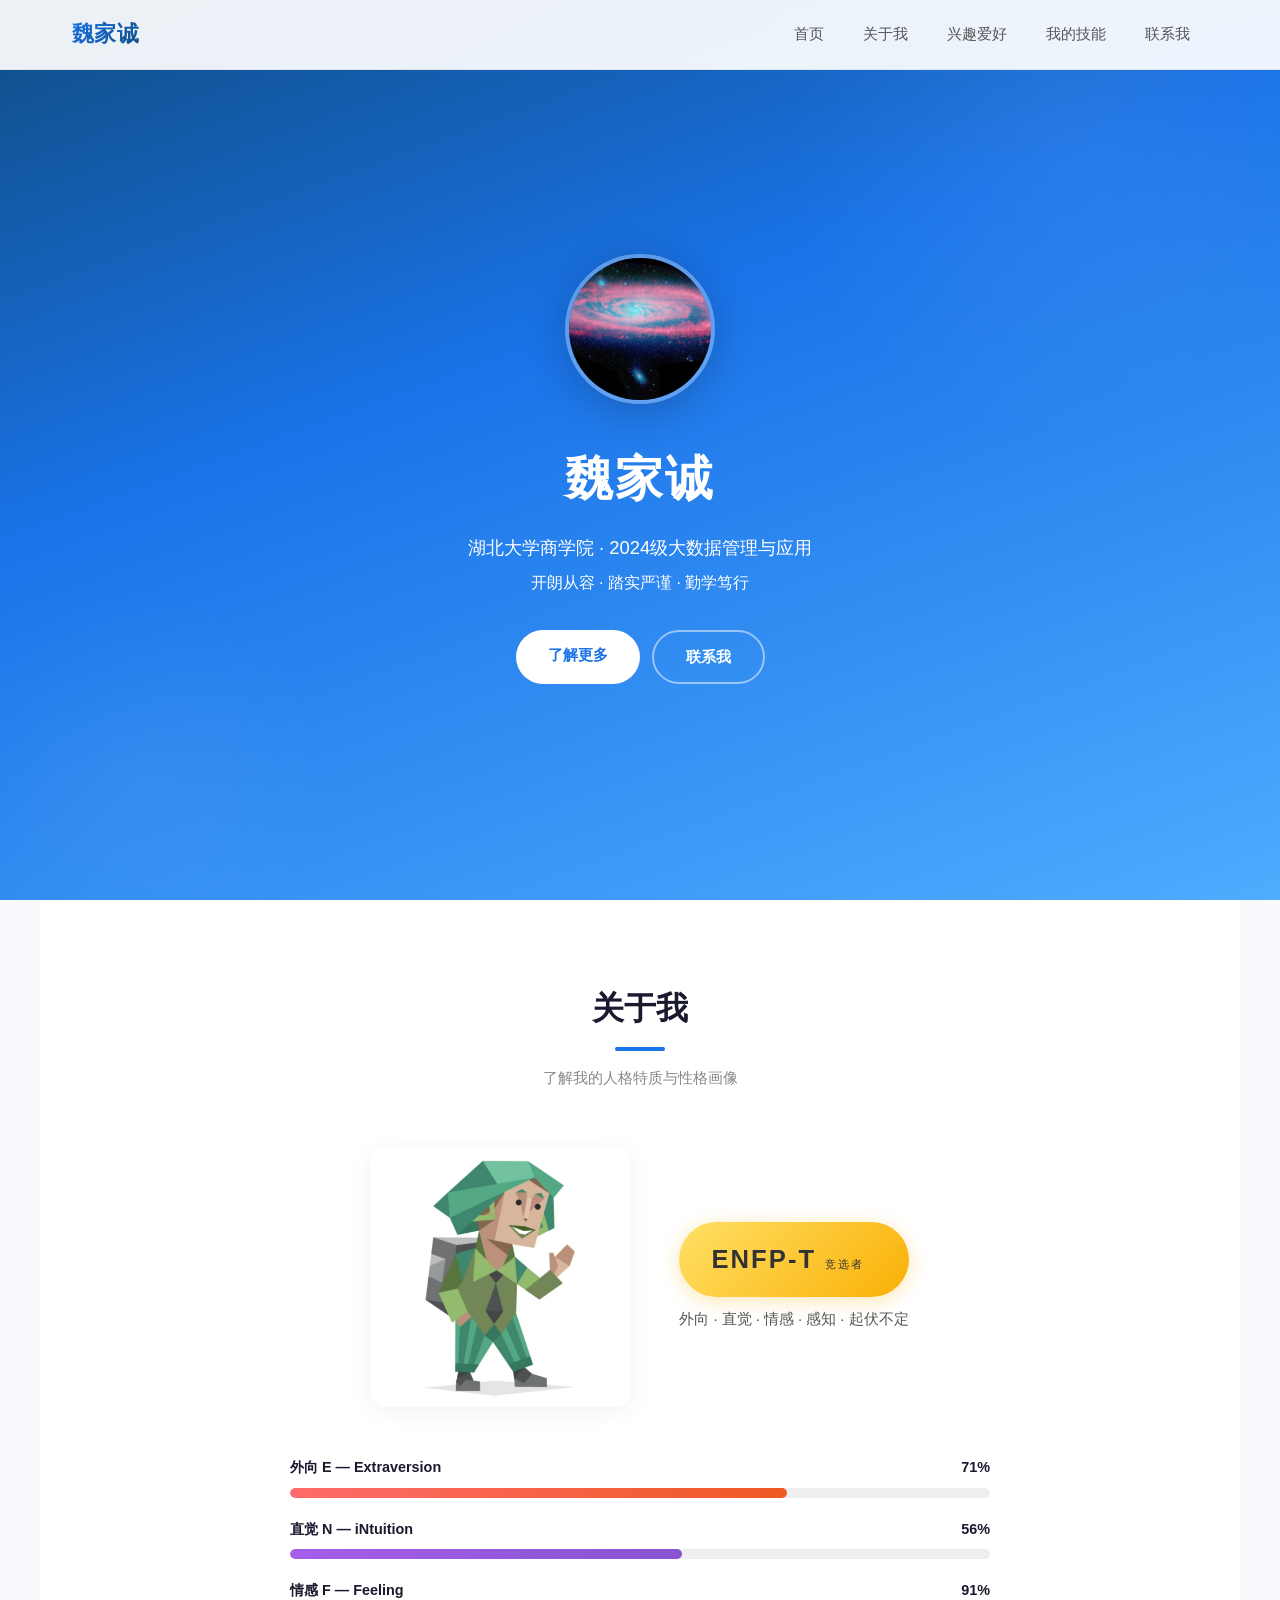
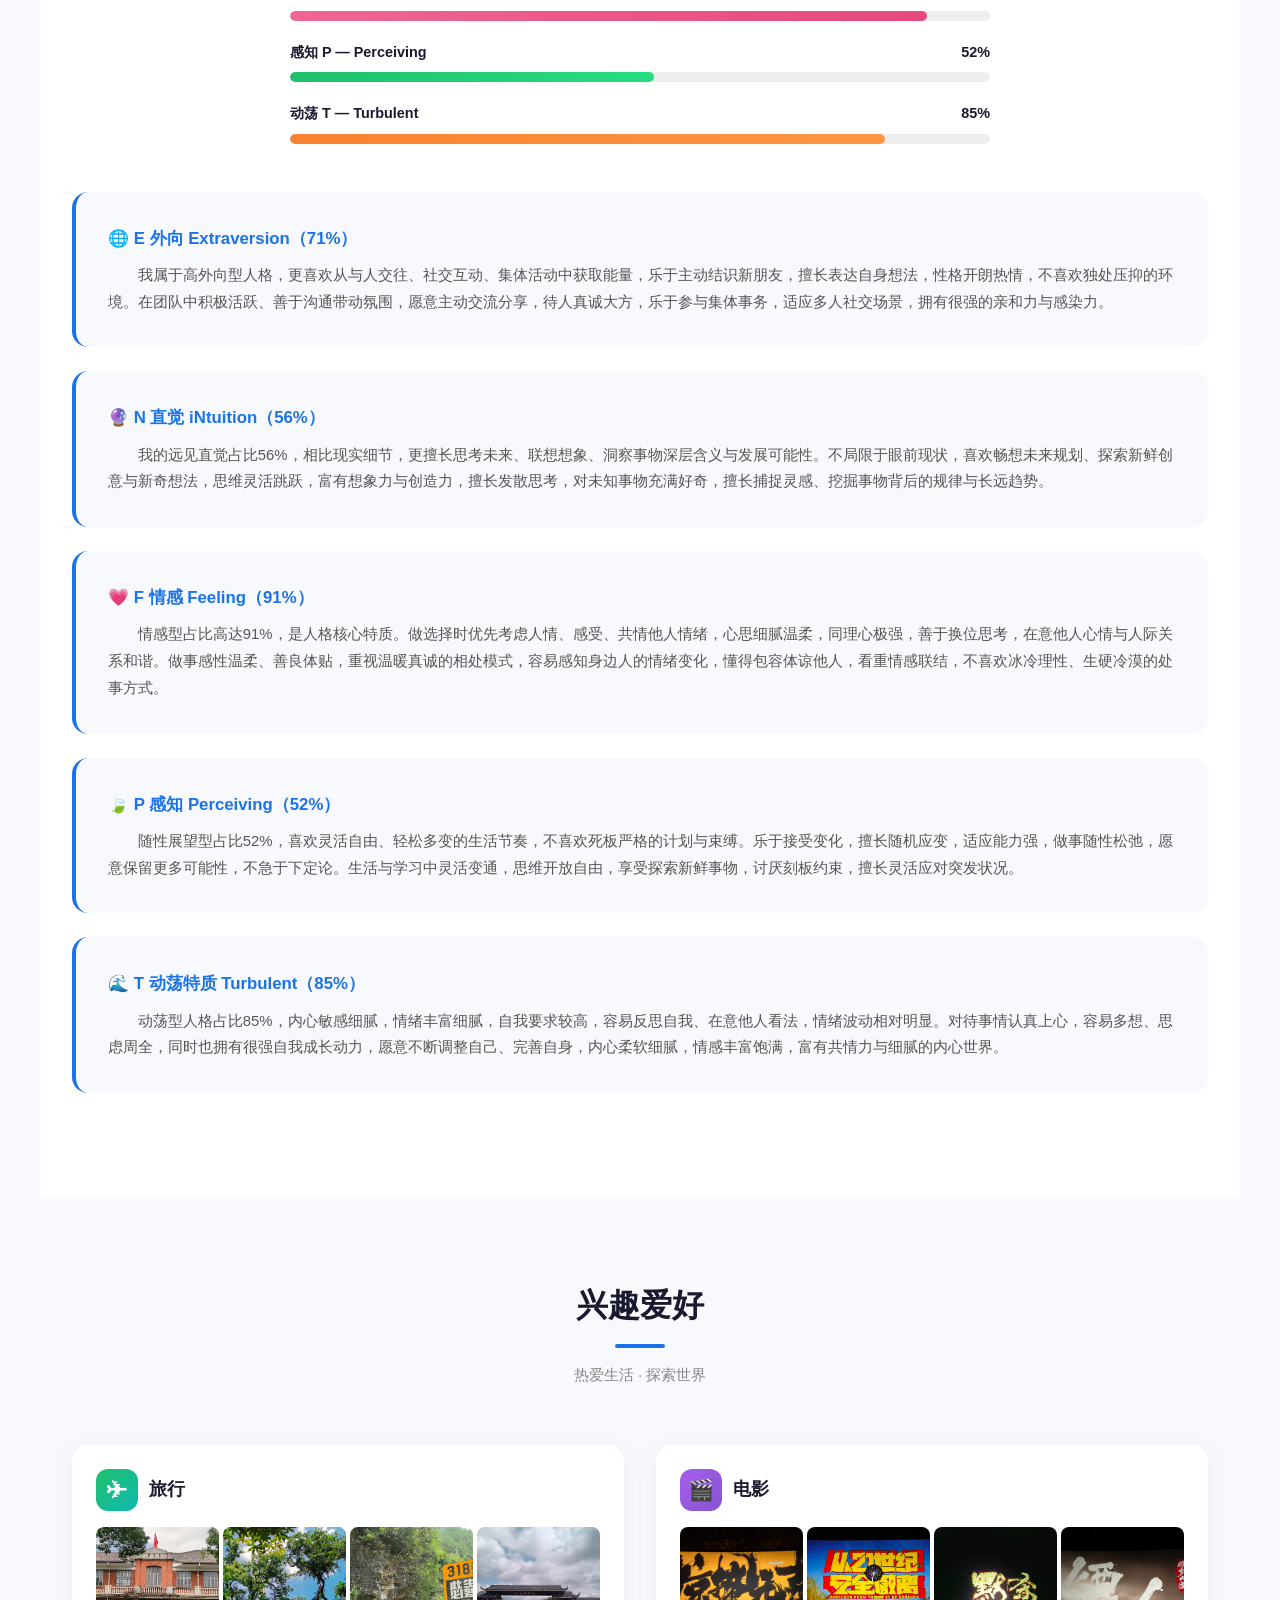
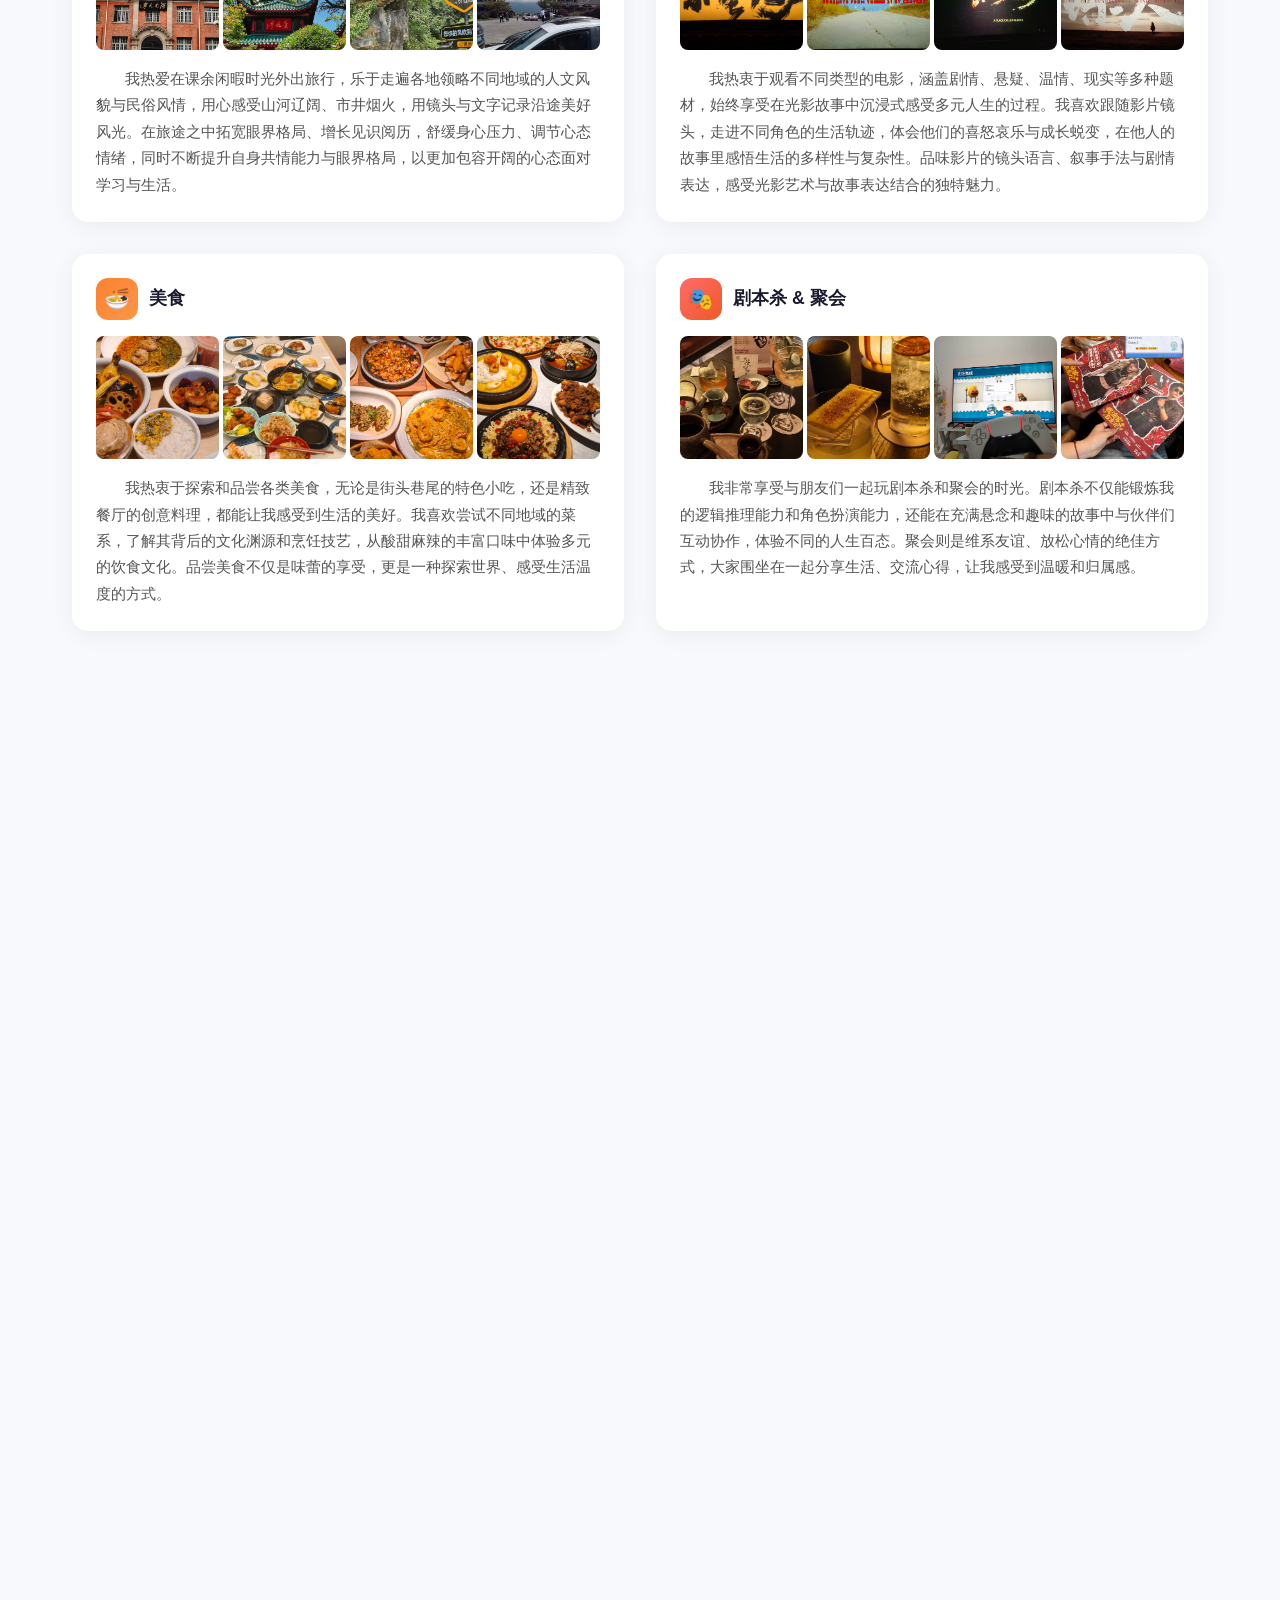
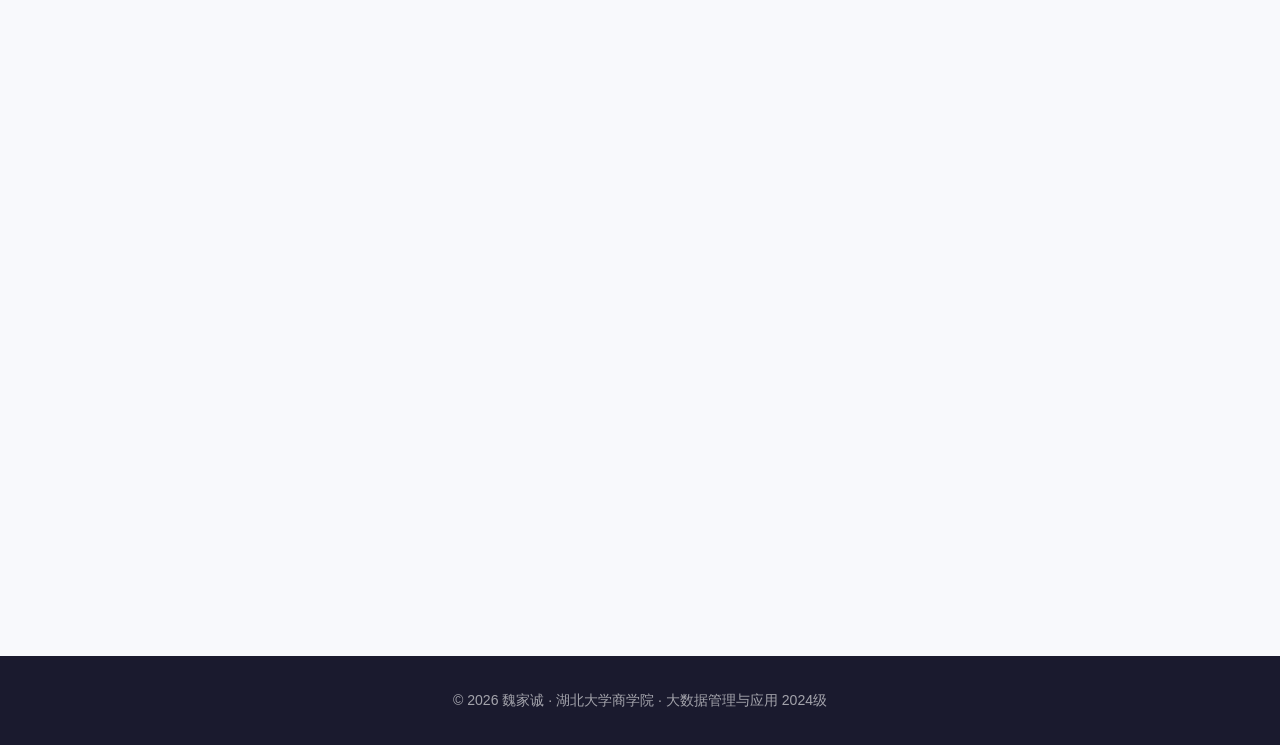
==== index.html @ 81af555d "个人主页 - 全新改版" ====
<!DOCTYPE html>
<html lang="zh-CN">
<head>
    <meta charset="UTF-8">
    <meta name="viewport" content="width=device-width, initial-scale=1.0">
    <title>魏家诚 — 个人主页</title>
    <link rel="stylesheet" href="assets/style.css">
</head>
<body>

<!-- ==================== NAVIGATION ==================== -->
<nav class="nav">
    <div class="nav-inner">
        <a href="#home" class="nav-logo">魏家诚</a>
        <div class="nav-links">
            <a href="#home" class="active">首页</a>
            <a href="#about">关于我</a>
            <a href="#hobbies">兴趣爱好</a>
            <a href="#skills">我的技能</a>
            <a href="#contact">联系我</a>
        </div>
        <button class="nav-toggle" aria-label="菜单">
            <span></span><span></span><span></span>
        </button>
    </div>
</nav>

<!-- ==================== HERO SECTION ==================== -->
<section class="hero" id="home">
    <div class="hero-content">
        <img src="photo/photo.jpg" alt="魏家诚" class="hero-avatar">
        <h1>魏家诚</h1>
        <p class="subtitle">湖北大学商学院 · 2024级大数据管理与应用</p>
        <p class="tagline">开朗从容 · 踏实严谨 · 勤学笃行</p>
        <div class="hero-cta">
            <a href="#about" class="btn-primary">了解更多</a>
            <a href="#contact" class="btn-outline">联系我</a>
        </div>
    </div>
</section>

<!-- ==================== ABOUT / MBTI SECTION ==================== -->
<section class="section reveal" id="about">
    <div class="section-header">
        <h2>关于我</h2>
        <div class="section-line"></div>
        <p>了解我的人格特质与性格画像</p>
    </div>

    <!-- MBTI Badge + Image -->
    <div class="mbti-header">
        <div class="mbti-img-wrap">
            <img src="photo/mbti.jpg" alt="MBTI测试结果">
        </div>
        <div>
            <div class="mbti-badge">ENFP-T <small>竞选者</small></div>
            <p style="text-align:center;margin-top:0.6rem;color:var(--text-light);font-size:0.92rem;">外向 · 直觉 · 情感 · 感知 · 起伏不定</p>
        </div>
    </div>

    <!-- MBTI Dimension Bars -->
    <div class="mbti-bars">
        <div class="mbti-bar-item">
            <div class="mbti-bar-label"><span>外向 E — Extraversion</span><span>71%</span></div>
            <div class="mbti-bar-track"><div class="mbti-bar-fill e" style="width:71%" data-width="71%"></div></div>
        </div>
        <div class="mbti-bar-item">
            <div class="mbti-bar-label"><span>直觉 N — iNtuition</span><span>56%</span></div>
            <div class="mbti-bar-track"><div class="mbti-bar-fill n" style="width:56%" data-width="56%"></div></div>
        </div>
        <div class="mbti-bar-item">
            <div class="mbti-bar-label"><span>情感 F — Feeling</span><span>91%</span></div>
            <div class="mbti-bar-track"><div class="mbti-bar-fill f" style="width:91%" data-width="91%"></div></div>
        </div>
        <div class="mbti-bar-item">
            <div class="mbti-bar-label"><span>感知 P — Perceiving</span><span>52%</span></div>
            <div class="mbti-bar-track"><div class="mbti-bar-fill p" style="width:52%" data-width="52%"></div></div>
        </div>
        <div class="mbti-bar-item">
            <div class="mbti-bar-label"><span>动荡 T — Turbulent</span><span>85%</span></div>
            <div class="mbti-bar-track"><div class="mbti-bar-fill t" style="width:85%" data-width="85%"></div></div>
        </div>
    </div>

    <!-- MBTI Detail Cards -->
    <div class="mbti-detail">
        <div class="mbti-detail-card">
            <h3>🌐 E 外向 Extraversion（71%）</h3>
            <p>我属于高外向型人格，更喜欢从与人交往、社交互动、集体活动中获取能量，乐于主动结识新朋友，擅长表达自身想法，性格开朗热情，不喜欢独处压抑的环境。在团队中积极活跃、善于沟通带动氛围，愿意主动交流分享，待人真诚大方，乐于参与集体事务，适应多人社交场景，拥有很强的亲和力与感染力。</p>
        </div>
        <div class="mbti-detail-card">
            <h3>🔮 N 直觉 iNtuition（56%）</h3>
            <p>我的远见直觉占比56%，相比现实细节，更擅长思考未来、联想想象、洞察事物深层含义与发展可能性。不局限于眼前现状，喜欢畅想未来规划、探索新鲜创意与新奇想法，思维灵活跳跃，富有想象力与创造力，擅长发散思考，对未知事物充满好奇，擅长捕捉灵感、挖掘事物背后的规律与长远趋势。</p>
        </div>
        <div class="mbti-detail-card">
            <h3>💗 F 情感 Feeling（91%）</h3>
            <p>情感型占比高达91%，是人格核心特质。做选择时优先考虑人情、感受、共情他人情绪，心思细腻温柔，同理心极强，善于换位思考，在意他人心情与人际关系和谐。做事感性温柔、善良体贴，重视温暖真诚的相处模式，容易感知身边人的情绪变化，懂得包容体谅他人，看重情感联结，不喜欢冰冷理性、生硬冷漠的处事方式。</p>
        </div>
        <div class="mbti-detail-card">
            <h3>🍃 P 感知 Perceiving（52%）</h3>
            <p>随性展望型占比52%，喜欢灵活自由、轻松多变的生活节奏，不喜欢死板严格的计划与束缚。乐于接受变化，擅长随机应变，适应能力强，做事随性松弛，愿意保留更多可能性，不急于下定论。生活与学习中灵活变通，思维开放自由，享受探索新鲜事物，讨厌刻板约束，擅长灵活应对突发状况。</p>
        </div>
        <div class="mbti-detail-card">
            <h3>🌊 T 动荡特质 Turbulent（85%）</h3>
            <p>动荡型人格占比85%，内心敏感细腻，情绪丰富细腻，自我要求较高，容易反思自我、在意他人看法，情绪波动相对明显。对待事情认真上心，容易多想、思虑周全，同时也拥有很强自我成长动力，愿意不断调整自己、完善自身，内心柔软细腻，情感丰富饱满，富有共情力与细腻的内心世界。</p>
        </div>
    </div>
</section>

<!-- ==================== HOBBIES SECTION ==================== -->
<section class="section reveal" id="hobbies">
    <div class="section-header">
        <h2>兴趣爱好</h2>
        <div class="section-line"></div>
        <p>热爱生活 · 探索世界</p>
    </div>

    <div class="hobby-grid">
        <!-- Travel -->
        <div class="hobby-card">
            <div class="hobby-card-header">
                <div class="hobby-icon travel">✈</div>
                <h3>旅行</h3>
            </div>
            <div class="hobby-imgs">
                <img src="photo/travel1.jpg" alt="旅行照片1">
                <img src="photo/travel2.jpg" alt="旅行照片2">
                <img src="photo/travel3.jpg" alt="旅行照片3">
                <img src="photo/travel4.jpg" alt="旅行照片4">
            </div>
            <p>我热爱在课余闲暇时光外出旅行，乐于走遍各地领略不同地域的人文风貌与民俗风情，用心感受山河辽阔、市井烟火，用镜头与文字记录沿途美好风光。在旅途之中拓宽眼界格局、增长见识阅历，舒缓身心压力、调节心态情绪，同时不断提升自身共情能力与眼界格局，以更加包容开阔的心态面对学习与生活。</p>
        </div>

        <!-- Movies -->
        <div class="hobby-card">
            <div class="hobby-card-header">
                <div class="hobby-icon movie">🎬</div>
                <h3>电影</h3>
            </div>
            <div class="hobby-imgs">
                <img src="photo/cinema1.jpg" alt="电影照片1">
                <img src="photo/cinema2.jpg" alt="电影照片2">
                <img src="photo/cinema3.jpg" alt="电影照片3">
                <img src="photo/cinema4.jpg" alt="电影照片4">
            </div>
            <p>我热衷于观看不同类型的电影，涵盖剧情、悬疑、温情、现实等多种题材，始终享受在光影故事中沉浸式感受多元人生的过程。我喜欢跟随影片镜头，走进不同角色的生活轨迹，体会他们的喜怒哀乐与成长蜕变，在他人的故事里感悟生活的多样性与复杂性。品味影片的镜头语言、叙事手法与剧情表达，感受光影艺术与故事表达结合的独特魅力。</p>
        </div>

        <!-- Food -->
        <div class="hobby-card">
            <div class="hobby-card-header">
                <div class="hobby-icon food">🍜</div>
                <h3>美食</h3>
            </div>
            <div class="hobby-imgs">
                <img src="photo/food1.jpg" alt="美食照片1">
                <img src="photo/food2.jpg" alt="美食照片2">
                <img src="photo/food3.jpg" alt="美食照片3">
                <img src="photo/food4.jpg" alt="美食照片4">
            </div>
            <p>我热衷于探索和品尝各类美食，无论是街头巷尾的特色小吃，还是精致餐厅的创意料理，都能让我感受到生活的美好。我喜欢尝试不同地域的菜系，了解其背后的文化渊源和烹饪技艺，从酸甜麻辣的丰富口味中体验多元的饮食文化。品尝美食不仅是味蕾的享受，更是一种探索世界、感受生活温度的方式。</p>
        </div>

        <!-- Party & Murder Mystery -->
        <div class="hobby-card">
            <div class="hobby-card-header">
                <div class="hobby-icon party">🎭</div>
                <h3>剧本杀 & 聚会</h3>
            </div>
            <div class="hobby-imgs">
                <img src="photo/party1.jpg" alt="聚会照片1">
                <img src="photo/party2.jpg" alt="聚会照片2">
                <img src="photo/party3.jpg" alt="聚会照片3">
                <img src="photo/party4.jpg" alt="聚会照片4">
            </div>
            <p>我非常享受与朋友们一起玩剧本杀和聚会的时光。剧本杀不仅能锻炼我的逻辑推理能力和角色扮演能力，还能在充满悬念和趣味的故事中与伙伴们互动协作，体验不同的人生百态。聚会则是维系友谊、放松心情的绝佳方式，大家围坐在一起分享生活、交流心得，让我感受到温暖和归属感。</p>
        </div>
    </div>
</section>

<!-- ==================== SKILLS SECTION ==================== -->
<section class="section reveal" id="skills">
    <div class="section-header">
        <h2>我的技能</h2>
        <div class="section-line"></div>
        <p>持续学习 · 不断精进</p>
    </div>

    <div class="skills-grid">
        <!-- Language -->
        <div class="skill-card">
            <h3><span class="skill-icon">🌐</span> 语言能力</h3>
            <ul class="skill-list">
                <li>通过大学英语四级考试，目前正在备考六级</li>
                <li>具备良好的英语阅读、理解与基础应用能力</li>
            </ul>
            <div class="skill-progress" style="margin-top:1rem;">
                <div class="skill-progress-item">
                    <div class="skill-progress-label"><span>英语 CET-4</span><span>已通过</span></div>
                    <div class="skill-progress-track"><div class="skill-progress-fill" style="width:0%" data-width="75%"></div></div>
                </div>
                <div class="skill-progress-item">
                    <div class="skill-progress-label"><span>英语 CET-6</span><span>备考中</span></div>
                    <div class="skill-progress-track"><div class="skill-progress-fill" style="width:0%" data-width="50%"></div></div>
                </div>
            </div>
        </div>

        <!-- Competitions -->
        <div class="skill-card">
            <h3><span class="skill-icon">🏆</span> 学科竞赛经历</h3>
            <ul class="skill-list">
                <li>全国大学生数学建模竞赛 — 模型构建与数据分析</li>
                <li>正大杯市场调查与分析大赛 — 市场调研方法</li>
                <li>三创赛（电子商务创新、创意及创业挑战赛）— 项目策划与团队协作</li>
            </ul>
        </div>

        <!-- Professional Knowledge -->
        <div class="skill-card">
            <h3><span class="skill-icon">📚</span> 专业学习能力</h3>
            <ul class="skill-list">
                <li>系统了解经济学基础理论与分析框架</li>
                <li>熟练掌握会计基础知识，擅长编写会计分录</li>
                <li>具备较强的逻辑思维、总结归纳与学习能力</li>
            </ul>
            <div class="skill-progress" style="margin-top:1rem;">
                <div class="skill-progress-item">
                    <div class="skill-progress-label"><span>经济学</span><span>80%</span></div>
                    <div class="skill-progress-track"><div class="skill-progress-fill" style="width:0%" data-width="80%"></div></div>
                </div>
                <div class="skill-progress-item">
                    <div class="skill-progress-label"><span>会计学</span><span>85%</span></div>
                    <div class="skill-progress-track"><div class="skill-progress-fill" style="width:0%" data-width="85%"></div></div>
                </div>
            </div>
        </div>

        <!-- Computer Skills -->
        <div class="skill-card">
            <h3><span class="skill-icon">💻</span> 计算机与软件技能</h3>
            <ul class="skill-list">
                <li>熟练使用 Word、Excel、PPT 等 Office 办公软件</li>
                <li>熟练使用 Python 进行基础数据处理与简单编程</li>
                <li>掌握 MySQL 数据库基础操作与数据管理能力</li>
            </ul>
            <div class="skill-progress" style="margin-top:1rem;">
                <div class="skill-progress-item">
                    <div class="skill-progress-label"><span>Office 办公软件</span><span>90%</span></div>
                    <div class="skill-progress-track"><div class="skill-progress-fill" style="width:0%" data-width="90%"></div></div>
                </div>
                <div class="skill-progress-item">
                    <div class="skill-progress-label"><span>Python</span><span>65%</span></div>
                    <div class="skill-progress-track"><div class="skill-progress-fill" style="width:0%" data-width="65%"></div></div>
                </div>
                <div class="skill-progress-item">
                    <div class="skill-progress-label"><span>MySQL</span><span>60%</span></div>
                    <div class="skill-progress-track"><div class="skill-progress-fill" style="width:0%" data-width="60%"></div></div>
                </div>
            </div>
        </div>
    </div>
</section>

<!-- ==================== EXPERIENCE SECTION ==================== -->
<section class="section reveal" id="experience">
    <div class="section-header">
        <h2>学生工作 & 志愿服务</h2>
        <div class="section-line"></div>
        <p>严于律己 · 甘于奉献</p>
    </div>

    <!-- Personal Summary -->
    <div class="mbti-detail" style="max-width:800px;margin:0 auto;">
        <div class="mbti-detail-card" style="border-left-color:var(--accent);">
            <h3 style="color:var(--accent)">📝 个人简介</h3>
            <p>我为人性格开朗从容、处事沉稳内敛，做事踏实严谨、责任心强，拥有良好的人际沟通能力与团队协作意识，善于配合统筹、高效完成各项事务。学习方面态度端正自律，勤奋上进、精益求精，坚持将专业理论与实践应用相结合，不断查漏补缺、深耕专业知识，持续提升个人综合素养与专业实操能力。在集体与日常事务中严于律己、认真负责，执行力强、处事周到，积极主动配合完成各项工作，热心服务身边同学，甘于奉献担当，具备较强的集体荣誉感与务实靠谱的处事作风。</p>
        </div>
    </div>

    <!-- Timeline -->
    <div class="timeline" style="margin-top:3rem;">
        <div class="timeline-item">
            <h3>📋 班级团支书 <span style="font-weight:400;font-size:0.85rem;color:var(--text-muted);">— 大一学年</span></h3>
            <p>认真负责团员日常管理、团费规范收缴、团员档案信息整理更新、团内资料归档上报等基础工作，积极策划开展各类主题团日学习活动，按时完成团组织各项任务，扎实做好团员思想引领与团务日常事务。</p>
        </div>
        <div class="timeline-item">
            <h3>📌 班级组织委员 <span style="font-weight:400;font-size:0.85rem;color:var(--text-muted);">— 现阶段</span></h3>
            <p>统筹班级各类文体、学风及团建活动策划、流程安排与现场落地执行，精准做好各项通知下发、人员统筹协调、班级内务统筹对接等工作，能够合理规划分工、有序推进活动开展，在长期学生工作中不断锻炼提升自身统筹规划、沟通协调与综合组织能力。</p>
        </div>
        <div class="timeline-item">
            <h3>🤝 志愿服务</h3>
            <ul>
                <li>参与校园清洁文明、环境维护等志愿服务</li>
                <li>参与学校迎新工作，为新生提供引导与咨询服务</li>
                <li>参与蓝信封志愿活动，给乡村小朋友传递温暖</li>
            </ul>
        </div>
    </div>
</section>

<!-- ==================== CONTACT SECTION ==================== -->
<section class="section reveal" id="contact">
    <div class="section-header">
        <h2>联系我</h2>
        <div class="section-line"></div>
        <p>期待与你交流</p>
    </div>

    <div class="contact-wrap">
        <div class="contact-logo">
            <img src="photo/logo.png" alt="Logo">
        </div>
        <div class="contact-info">
            <div class="contact-item">
                <div class="c-icon phone">📞</div>
                <div>
                    <div class="c-label">姓名</div>
                    <div class="c-value">魏家诚</div>
                </div>
            </div>
            <div class="contact-item">
                <div class="c-icon phone">📞</div>
                <div>
                    <div class="c-label">电话</div>
                    <div class="c-value">13720302631</div>
                </div>
            </div>
            <div class="contact-item">
                <div class="c-icon qq">💬</div>
                <div>
                    <div class="c-label">QQ</div>
                    <div class="c-value">1842164045</div>
                </div>
            </div>
            <div class="contact-item">
                <div class="c-icon wechat">💬</div>
                <div>
                    <div class="c-label">微信</div>
                    <div class="c-value">wanjuche0609</div>
                </div>
            </div>
            <div class="contact-item">
                <div class="c-icon email">📧</div>
                <div>
                    <div class="c-label">邮箱</div>
                    <div class="c-value">13720302631@163.com</div>
                </div>
            </div>
        </div>
    </div>

    <div class="motto">勤学笃行，日新日进</div>
</section>

<!-- ==================== FOOTER ==================== -->
<footer class="footer">
    <p>&copy; 2026 魏家诚 · 湖北大学商学院 · 大数据管理与应用 2024级</p>
</footer>

<!-- ==================== LIGHTBOX ==================== -->
<div class="lightbox">
    <button class="lightbox-close">&times;</button>
    <button class="lightbox-prev">‹</button>
    <img src="" alt="预览图片">
    <button class="lightbox-next">›</button>
</div>

<!-- ==================== BACK TO TOP ==================== -->
<button class="back-to-top" aria-label="回到顶部">↑</button>

<!-- Scripts -->
<script src="assets/script.js"></script>
</body>
</html>
---- assets/style.css ----
/* ============================================
   魏家诚个人主页 - 全局样式
   Personal Website - Global Styles
   ============================================ */

/* ---------- CSS Variables ---------- */
:root {
    --primary: #1a73e8;
    --primary-dark: #0f4c82;
    --primary-light: #e8f0fe;
    --accent: #ff6b6b;
    --accent-light: #ffe0e0;
    --text: #1a1a2e;
    --text-light: #555;
    --text-muted: #888;
    --bg: #f8f9fc;
    --white: #ffffff;
    --card-shadow: 0 4px 24px rgba(0,0,0,0.06);
    --card-shadow-hover: 0 12px 40px rgba(0,0,0,0.10);
    --radius: 16px;
    --radius-sm: 10px;
    --transition: 0.3s cubic-bezier(0.4, 0, 0.2, 1);
    --max-width: 1200px;
    --nav-height: 70px;
}

/* ---------- Reset & Base ---------- */
*, *::before, *::after { margin: 0; padding: 0; box-sizing: border-box; }

html { scroll-behavior: smooth; scroll-padding-top: var(--nav-height); }

body {
    font-family: -apple-system, BlinkMacSystemFont, 'PingFang SC', 'Microsoft YaHei', 'Segoe UI', sans-serif;
    background: var(--bg);
    color: var(--text);
    line-height: 1.8;
    -webkit-font-smoothing: antialiased;
    overflow-x: hidden;
}

a { text-decoration: none; color: inherit; }
ul { list-style: none; }
img { max-width: 100%; height: auto; display: block; }

/* ---------- Loading Fade-In ---------- */
body { animation: bodyIn 0.6s ease; }
@keyframes bodyIn { from { opacity: 0; } to { opacity: 1; } }

/* ============================================
   NAVIGATION
   ============================================ */
.nav {
    position: fixed; top: 0; left: 0; right: 0; z-index: 1000;
    height: var(--nav-height);
    background: rgba(255,255,255,0.92);
    backdrop-filter: blur(16px);
    -webkit-backdrop-filter: blur(16px);
    border-bottom: 1px solid rgba(0,0,0,0.06);
    display: flex; align-items: center; justify-content: center;
    transition: all var(--transition);
}
.nav.scrolled { box-shadow: 0 2px 20px rgba(0,0,0,0.08); }

.nav-inner {
    width: 100%; max-width: var(--max-width);
    display: flex; justify-content: space-between; align-items: center;
    padding: 0 2rem;
}

.nav-logo {
    font-size: 1.35rem; font-weight: 800;
    background: linear-gradient(135deg, var(--primary), var(--primary-dark));
    -webkit-background-clip: text; -webkit-text-fill-color: transparent;
    background-clip: text;
    letter-spacing: 0.02em;
}

.nav-links { display: flex; align-items: center; gap: 4px; }

.nav-links a {
    padding: 0.55rem 1.1rem;
    border-radius: 22px;
    font-size: 0.92rem; font-weight: 500;
    color: var(--text-light);
    transition: all var(--transition);
    white-space: nowrap;
}
.nav-links a:hover { color: var(--primary); background: var(--primary-light); }
.nav-links a.active { color: var(--primary); background: var(--primary-light); font-weight: 600; }

/* Hamburger */
.nav-toggle {
    display: none;
    flex-direction: column; gap: 5px;
    background: none; border: none; cursor: pointer; padding: 6px;
    z-index: 1001;
}
.nav-toggle span {
    display: block; width: 26px; height: 2.5px;
    background: var(--text); border-radius: 4px;
    transition: all var(--transition);
}
.nav-toggle.open span:nth-child(1) { transform: rotate(45deg) translate(5px, 5px); }
.nav-toggle.open span:nth-child(2) { opacity: 0; }
.nav-toggle.open span:nth-child(3) { transform: rotate(-45deg) translate(5px, -5px); }

/* ============================================
   HERO SECTION
   ============================================ */
.hero {
    min-height: 100vh;
    display: flex; align-items: center; justify-content: center;
    background: linear-gradient(160deg, #0f4c82 0%, #1a73e8 40%, #4facfe 100%);
    position: relative; overflow: hidden;
    padding: calc(var(--nav-height) + 2rem) 2rem 4rem;
}
.hero::before {
    content: ''; position: absolute;
    width: 600px; height: 600px;
    background: radial-gradient(circle, rgba(255,255,255,0.06) 0%, transparent 70%);
    top: -150px; right: -100px; border-radius: 50%; pointer-events: none;
}
.hero::after {
    content: ''; position: absolute;
    width: 400px; height: 400px;
    background: radial-gradient(circle, rgba(255,255,255,0.04) 0%, transparent 70%);
    bottom: -80px; left: -60px; border-radius: 50%; pointer-events: none;
}

.hero-content {
    position: relative; z-index: 1;
    text-align: center; color: #fff;
    max-width: 700px;
}

.hero-avatar {
    width: 150px; height: 150px;
    border-radius: 50%;
    object-fit: cover;
    border: 4px solid rgba(255,255,255,0.3);
    box-shadow: 0 8px 40px rgba(0,0,0,0.2);
    margin: 0 auto 2rem;
    animation: floatIn 0.8s ease;
}
@keyframes floatIn {
    from { opacity: 0; transform: translateY(30px); }
    to { opacity: 1; transform: translateY(0); }
}

.hero h1 {
    font-size: 3rem; font-weight: 800;
    letter-spacing: 0.04em;
    margin-bottom: 0.5rem;
    animation: floatIn 0.8s ease 0.15s both;
}
.hero .subtitle {
    font-size: 1.15rem; opacity: 0.85;
    margin-bottom: 0.35rem;
    animation: floatIn 0.8s ease 0.25s both;
}
.hero .tagline {
    font-size: 1rem; opacity: 0.7;
    margin-bottom: 2rem;
    animation: floatIn 0.8s ease 0.35s both;
}
.hero-cta {
    display: inline-flex; gap: 12px;
    animation: floatIn 0.8s ease 0.45s both;
}
.hero-cta a {
    padding: 0.7rem 2rem; border-radius: 30px;
    font-weight: 600; font-size: 0.95rem;
    transition: all var(--transition);
}
.hero-cta .btn-primary {
    background: #fff; color: var(--primary);
}
.hero-cta .btn-primary:hover { transform: translateY(-2px); box-shadow: 0 8px 30px rgba(0,0,0,0.2); }
.hero-cta .btn-outline {
    border: 2px solid rgba(255,255,255,0.5); color: #fff;
}
.hero-cta .btn-outline:hover { background: rgba(255,255,255,0.1); border-color: #fff; }

/* ============================================
   SECTIONS (shared)
   ============================================ */
.section {
    padding: 5rem 2rem;
    max-width: var(--max-width);
    margin: 0 auto;
}
.section-header {
    text-align: center; margin-bottom: 3.5rem;
}
.section-header h2 {
    font-size: 2rem; font-weight: 700;
    color: var(--text);
    margin-bottom: 0.6rem;
}
.section-header .section-line {
    width: 50px; height: 4px;
    background: var(--primary);
    border-radius: 2px;
    margin: 0 auto 0.8rem;
}
.section-header p { color: var(--text-muted); font-size: 0.95rem; }

/* Scroll reveal */
.reveal { opacity: 0; transform: translateY(30px); transition: all 0.7s ease; }
.reveal.visible { opacity: 1; transform: translateY(0); }

/* ============================================
   ABOUT / MBTI
   ============================================ */
#about { background: var(--white); }

.mbti-header {
    display: flex; align-items: center; gap: 3rem;
    flex-wrap: wrap; justify-content: center;
    margin-bottom: 3rem;
}
.mbti-badge {
    background: linear-gradient(135deg, #ffe066, #fab005);
    color: #333;
    padding: 0.9rem 2rem; border-radius: 50px;
    font-size: 1.6rem; font-weight: 800;
    letter-spacing: 0.08em;
    box-shadow: 0 4px 20px rgba(250,176,5,0.3);
}
.mbti-badge small { font-size: 0.7rem; font-weight: 500; }

.mbti-img-wrap {
    flex-shrink: 0;
}
.mbti-img-wrap img {
    width: 260px; border-radius: var(--radius);
    box-shadow: var(--card-shadow);
}

.mbti-bars {
    display: grid; gap: 1.2rem;
    max-width: 700px; margin: 0 auto;
}
.mbti-bar-item { }
.mbti-bar-label {
    display: flex; justify-content: space-between;
    font-size: 0.9rem; font-weight: 600;
    margin-bottom: 0.4rem;
}
.mbti-bar-track {
    height: 10px; background: #eee;
    border-radius: 10px; overflow: hidden;
}
.mbti-bar-fill {
    height: 100%; border-radius: 10px;
    transition: width 1.2s cubic-bezier(0.4, 0, 0.2, 1);
}
.mbti-bar-fill.e { background: linear-gradient(90deg, #ff6b6b, #ee5a24); }
.mbti-bar-fill.n { background: linear-gradient(90deg, #a55eea, #8854d0); }
.mbti-bar-fill.f { background: linear-gradient(90deg, #f06595, #e64980); }
.mbti-bar-fill.p { background: linear-gradient(90deg, #20bf6b, #26de81); }
.mbti-bar-fill.t { background: linear-gradient(90deg, #fa8231, #fd9644); }

.mbti-detail { margin-top: 3rem; }
.mbti-detail-card {
    background: var(--bg); border-radius: var(--radius);
    padding: 2rem; margin-bottom: 1.5rem;
    border-left: 4px solid var(--primary);
    transition: all var(--transition);
}
.mbti-detail-card:hover { box-shadow: var(--card-shadow-hover); }
.mbti-detail-card h3 { font-size: 1.05rem; margin-bottom: 0.5rem; color: var(--primary); }
.mbti-detail-card p { color: var(--text-light); font-size: 0.93rem; text-indent: 2em; }

/* ============================================
   HOBBIES
   ============================================ */
.hobby-grid {
    display: grid;
    grid-template-columns: repeat(2, 1fr);
    gap: 2rem;
}
.hobby-card {
    background: var(--white);
    border-radius: var(--radius);
    overflow: hidden;
    box-shadow: var(--card-shadow);
    transition: all var(--transition);
}
.hobby-card:hover { transform: translateY(-4px); box-shadow: var(--card-shadow-hover); }

.hobby-card-header {
    padding: 1.5rem 1.5rem 0;
    display: flex; align-items: center; gap: 0.7rem;
}
.hobby-icon {
    width: 42px; height: 42px;
    border-radius: 12px;
    display: flex; align-items: center; justify-content: center;
    font-size: 1.3rem; color: #fff;
    flex-shrink: 0;
}
.hobby-icon.travel { background: linear-gradient(135deg, #20bf6b, #0fb9b1); }
.hobby-icon.movie { background: linear-gradient(135deg, #a55eea, #8854d0); }
.hobby-icon.food { background: linear-gradient(135deg, #fa8231, #fd9644); }
.hobby-icon.party { background: linear-gradient(135deg, #ff6b6b, #ee5a24); }

.hobby-card-header h3 { font-size: 1.1rem; }

.hobby-card .hobby-imgs {
    display: grid; grid-template-columns: repeat(4, 1fr);
    gap: 4px; padding: 1rem 1.5rem;
}
.hobby-card .hobby-imgs img {
    width: 100%; aspect-ratio: 1;
    object-fit: cover; border-radius: 8px;
    cursor: pointer;
    transition: all var(--transition);
}
.hobby-card .hobby-imgs img:hover { transform: scale(1.05); opacity: 0.85; }

.hobby-card > p {
    padding: 0 1.5rem 1.5rem;
    font-size: 0.92rem; color: var(--text-light);
    text-indent: 2em;
}

/* ============================================
   SKILLS
   ============================================ */
#skills { background: var(--white); }

.skills-grid {
    display: grid;
    grid-template-columns: repeat(2, 1fr);
    gap: 2rem;
}
.skill-card {
    background: var(--bg);
    border-radius: var(--radius);
    padding: 2rem;
    transition: all var(--transition);
}
.skill-card:hover { box-shadow: var(--card-shadow-hover); }
.skill-card h3 {
    font-size: 1.1rem; margin-bottom: 1.2rem;
    display: flex; align-items: center; gap: 0.5rem;
    color: var(--primary-dark);
}
.skill-card .skill-icon {
    width: 38px; height: 38px;
    border-radius: 10px;
    background: var(--primary-light);
    display: flex; align-items: center; justify-content: center;
    font-size: 1.1rem;
}
.skill-list li {
    padding: 0.55rem 0;
    font-size: 0.93rem; color: var(--text-light);
    border-bottom: 1px solid rgba(0,0,0,0.04);
    display: flex; align-items: center; gap: 0.5rem;
}
.skill-list li::before {
    content: '▸'; color: var(--primary); font-size: 0.7rem;
}

/* Skill progress bars */
.skill-progress {
    margin-top: 0.5rem;
}
.skill-progress-item {
    margin-bottom: 1rem;
}
.skill-progress-label {
    display: flex; justify-content: space-between;
    font-size: 0.88rem; font-weight: 500;
    margin-bottom: 0.3rem;
}
.skill-progress-track {
    height: 8px; background: #e0e0e0;
    border-radius: 8px; overflow: hidden;
}
.skill-progress-fill {
    height: 100%; border-radius: 8px;
    background: linear-gradient(90deg, var(--primary), #4facfe);
    transition: width 1.2s cubic-bezier(0.4, 0, 0.2, 1);
}

/* ============================================
   EXPERIENCE / TIMELINE
   ============================================ */
.timeline {
    position: relative;
    max-width: 800px; margin: 0 auto;
    padding-left: 40px;
}
.timeline::before {
    content: ''; position: absolute;
    left: 15px; top: 0; bottom: 0;
    width: 2px; background: linear-gradient(to bottom, var(--primary), var(--accent));
}
.timeline-item {
    position: relative;
    margin-bottom: 2.5rem;
    padding: 1.5rem 2rem;
    background: var(--white);
    border-radius: var(--radius);
    box-shadow: var(--card-shadow);
    transition: all var(--transition);
}
.timeline-item:hover { box-shadow: var(--card-shadow-hover); transform: translateX(4px); }
.timeline-item::before {
    content: ''; position: absolute;
    left: -33px; top: 28px;
    width: 14px; height: 14px;
    border-radius: 50%;
    background: var(--primary);
    border: 3px solid var(--white);
    box-shadow: 0 0 0 4px var(--primary-light);
}
.timeline-item h3 { font-size: 1.05rem; color: var(--primary-dark); margin-bottom: 0.5rem; }
.timeline-item p { font-size: 0.92rem; color: var(--text-light); text-indent: 2em; }
.timeline-item ul { margin-top: 0.5rem; }
.timeline-item ul li {
    font-size: 0.9rem; color: var(--text-light);
    padding: 0.3rem 0;
    padding-left: 1.2rem; position: relative;
}
.timeline-item ul li::before {
    content: '•'; position: absolute; left: 0;
    color: var(--accent); font-weight: bold;
}

/* ============================================
   CONTACT
   ============================================ */
#contact { background: var(--white); }

.contact-wrap {
    display: flex; align-items: center; gap: 3rem;
    flex-wrap: wrap; justify-content: center;
    max-width: 750px; margin: 0 auto;
}
.contact-logo img {
    width: 200px; border-radius: var(--radius);
    box-shadow: var(--card-shadow);
}
.contact-info { flex: 1; min-width: 280px; }
.contact-item {
    display: flex; align-items: center; gap: 1rem;
    padding: 0.8rem 0;
    border-bottom: 1px solid rgba(0,0,0,0.05);
}
.contact-item .c-icon {
    width: 40px; height: 40px;
    border-radius: 12px;
    display: flex; align-items: center; justify-content: center;
    font-size: 1.1rem; flex-shrink: 0;
    color: #fff;
}
.c-icon.phone { background: #20bf6b; }
.c-icon.qq { background: #1a73e8; }
.c-icon.wechat { background: #07c160; }
.c-icon.email { background: #fa8231; }

.contact-item .c-label { font-size: 0.8rem; color: var(--text-muted); }
.contact-item .c-value { font-size: 0.95rem; font-weight: 500; }

.motto {
    margin-top: 2.5rem; text-align: center;
    font-size: 1.1rem; color: var(--primary);
    font-style: italic; font-weight: 500;
}

/* ============================================
   FOOTER
   ============================================ */
.footer {
    background: var(--text);
    color: rgba(255,255,255,0.6);
    text-align: center;
    padding: 2rem;
    font-size: 0.88rem;
}

/* ============================================
   BACK TO TOP
   ============================================ */
.back-to-top {
    position: fixed; bottom: 2rem; right: 2rem; z-index: 999;
    width: 44px; height: 44px;
    border-radius: 50%;
    background: var(--primary); color: #fff;
    border: none; cursor: pointer;
    font-size: 1.2rem;
    box-shadow: 0 4px 16px rgba(26,115,232,0.3);
    opacity: 0; visibility: hidden;
    transform: translateY(10px);
    transition: all var(--transition);
    display: flex; align-items: center; justify-content: center;
}
.back-to-top.show { opacity: 1; visibility: visible; transform: translateY(0); }
.back-to-top:hover { background: var(--primary-dark); transform: translateY(-3px); }

/* ============================================
   LIGHTBOX
   ============================================ */
.lightbox {
    position: fixed; inset: 0; z-index: 2000;
    background: rgba(0,0,0,0.92);
    display: flex; align-items: center; justify-content: center;
    opacity: 0; visibility: hidden;
    transition: all 0.3s ease;
}
.lightbox.open { opacity: 1; visibility: visible; }
.lightbox img { max-width: 90vw; max-height: 85vh; border-radius: 8px; }
.lightbox-close {
    position: absolute; top: 1.5rem; right: 2rem;
    font-size: 2.5rem; color: #fff; cursor: pointer;
    background: none; border: none; line-height: 1;
}
.lightbox-prev, .lightbox-next {
    position: absolute; top: 50%; transform: translateY(-50%);
    font-size: 2rem; color: #fff; cursor: pointer;
    background: rgba(255,255,255,0.1); border: none;
    width: 50px; height: 80px; border-radius: 8px;
    transition: all var(--transition);
}
.lightbox-prev:hover, .lightbox-next:hover { background: rgba(255,255,255,0.2); }
.lightbox-prev { left: 1.5rem; }
.lightbox-next { right: 1.5rem; }

/* ============================================
   RESPONSIVE
   ============================================ */
@media (max-width: 1024px) {
    .hobby-grid, .skills-grid { grid-template-columns: 1fr; gap: 1.5rem; }
}

@media (max-width: 768px) {
    :root { --nav-height: 60px; }

    .nav-links {
        position: fixed; top: 0; right: -100%;
        width: 260px; height: 100vh;
        background: var(--white);
        flex-direction: column; gap: 0;
        padding: 5rem 1.5rem 2rem;
        box-shadow: -4px 0 30px rgba(0,0,0,0.1);
        transition: right var(--transition);
        align-items: stretch;
    }
    .nav-links.open { right: 0; }
    .nav-links a {
        padding: 0.9rem 1rem; border-radius: 10px;
        font-size: 1rem;
    }
    .nav-toggle { display: flex; }

    .hero h1 { font-size: 2.2rem; }
    .hero .subtitle { font-size: 1rem; }
    .hero-avatar { width: 120px; height: 120px; }

    .section { padding: 3.5rem 1.2rem; }
    .section-header h2 { font-size: 1.6rem; }

    .mbti-header { gap: 1.5rem; }
    .mbti-img-wrap img { width: 200px; margin: 0 auto; }

    .hobby-card .hobby-imgs { grid-template-columns: repeat(2, 1fr); }

    .contact-wrap { gap: 1.5rem; }
    .contact-logo img { width: 150px; margin: 0 auto; }

    .timeline { padding-left: 30px; }
    .timeline-item { padding: 1.2rem 1rem; }
    .timeline-item::before { left: -26px; width: 10px; height: 10px; }
    .timeline::before { left: 11px; }

    .back-to-top { bottom: 1.2rem; right: 1.2rem; width: 40px; height: 40px; }

    .lightbox-prev, .lightbox-next { width: 40px; height: 60px; font-size: 1.5rem; }
    .lightbox-prev { left: 0.5rem; }
    .lightbox-next { right: 0.5rem; }
}

@media (max-width: 480px) {
    .hero h1 { font-size: 1.8rem; }
    .hero-cta { flex-direction: column; align-items: center; }
    .mbti-badge { font-size: 1.3rem; padding: 0.6rem 1.5rem; }
}
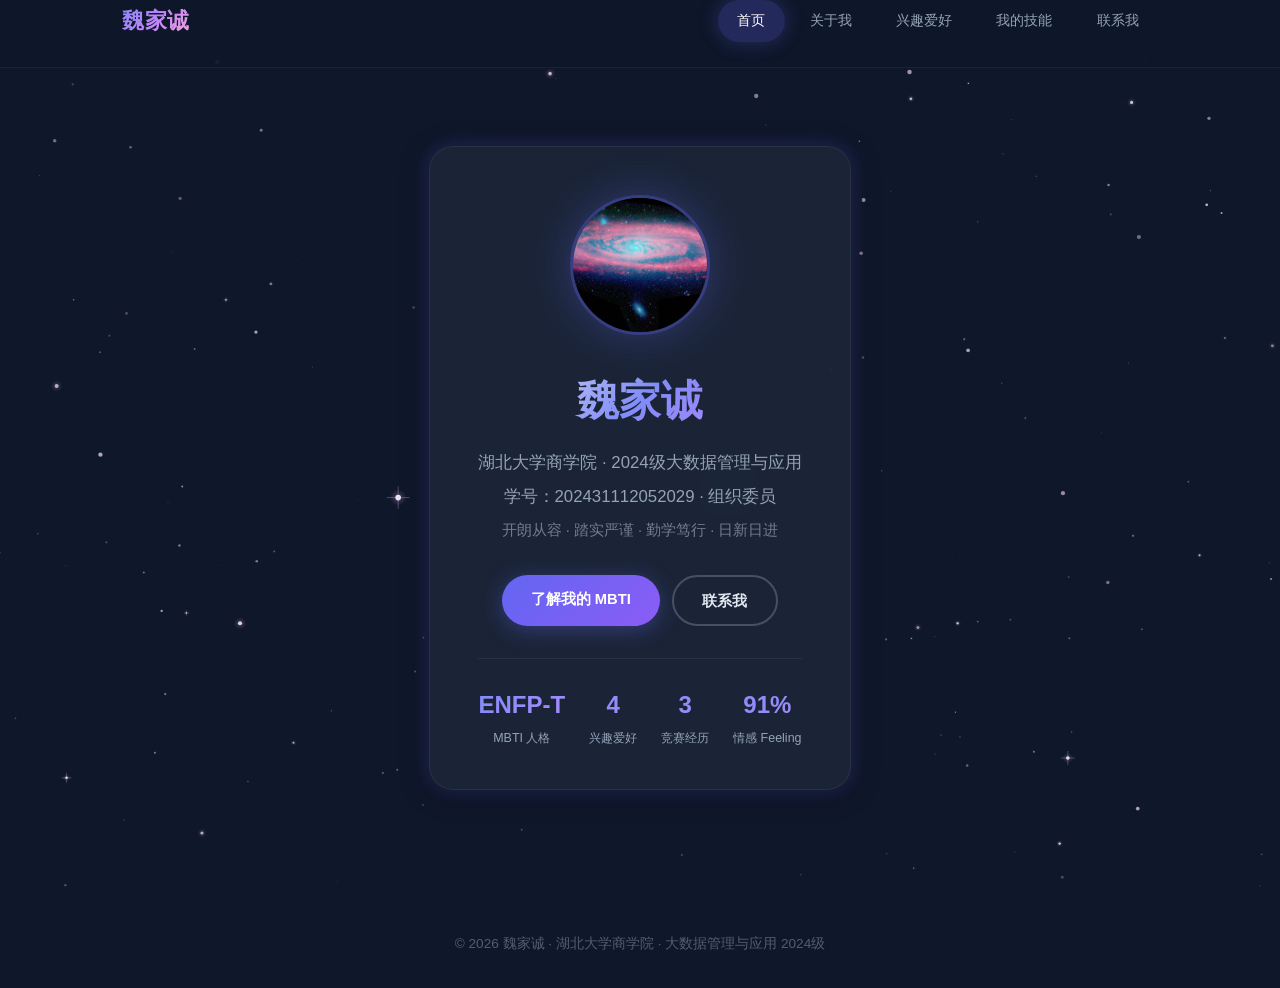
==== commit d29d2919: "五页独立设计 — 首页星空Canvas+鼠标视差特效，动态图标" ====
--- a/index.html
+++ b/index.html
@@ -8,16 +8,19 @@
 </head>
 <body>
 
-<!-- ==================== NAVIGATION ==================== -->
+<!-- ========== STARFIELD CANVAS ========== -->
+<canvas id="starfield"></canvas>
+
+<!-- ========== NAVIGATION ========== -->
 <nav class="nav">
     <div class="nav-inner">
-        <a href="#home" class="nav-logo">魏家诚</a>
+        <a href="index.html" class="nav-logo">魏家诚</a>
         <div class="nav-links">
-            <a href="#home" class="active">首页</a>
-            <a href="#about">关于我</a>
-            <a href="#hobbies">兴趣爱好</a>
-            <a href="#skills">我的技能</a>
-            <a href="#contact">联系我</a>
+            <a href="index.html" class="active">首页</a>
+            <a href="about.html">关于我</a>
+            <a href="hobby.html">兴趣爱好</a>
+            <a href="skill.html">我的技能</a>
+            <a href="contact.html">联系我</a>
         </div>
         <button class="nav-toggle" aria-label="菜单">
             <span></span><span></span><span></span>
@@ -25,351 +28,44 @@
     </div>
 </nav>
 
-<!-- ==================== HERO SECTION ==================== -->
-<section class="hero" id="home">
-    <div class="hero-content">
+<!-- ========== HERO ========== -->
+<div class="hero-wrapper">
+    <div class="hero-card">
         <img src="photo/photo.jpg" alt="魏家诚" class="hero-avatar">
         <h1>魏家诚</h1>
         <p class="subtitle">湖北大学商学院 · 2024级大数据管理与应用</p>
-        <p class="tagline">开朗从容 · 踏实严谨 · 勤学笃行</p>
-        <div class="hero-cta">
-            <a href="#about" class="btn-primary">了解更多</a>
-            <a href="#contact" class="btn-outline">联系我</a>
+        <p class="subtitle" style="margin-top:0.15rem;">学号：202431112052029 · 组织委员</p>
+        <p class="tagline">开朗从容 · 踏实严谨 · 勤学笃行 · 日新日进</p>
+        <div class="hero-buttons">
+            <a href="about.html" class="btn-primary">了解我的 MBTI</a>
+            <a href="contact.html" class="btn-outline">联系我</a>
         </div>
-    </div>
-</section>
-
-<!-- ==================== ABOUT / MBTI SECTION ==================== -->
-<section class="section reveal" id="about">
-    <div class="section-header">
-        <h2>关于我</h2>
-        <div class="section-line"></div>
-        <p>了解我的人格特质与性格画像</p>
-    </div>
-
-    <!-- MBTI Badge + Image -->
-    <div class="mbti-header">
-        <div class="mbti-img-wrap">
-            <img src="photo/mbti.jpg" alt="MBTI测试结果">
-        </div>
-        <div>
-            <div class="mbti-badge">ENFP-T <small>竞选者</small></div>
-            <p style="text-align:center;margin-top:0.6rem;color:var(--text-light);font-size:0.92rem;">外向 · 直觉 · 情感 · 感知 · 起伏不定</p>
-        </div>
-    </div>
-
-    <!-- MBTI Dimension Bars -->
-    <div class="mbti-bars">
-        <div class="mbti-bar-item">
-            <div class="mbti-bar-label"><span>外向 E — Extraversion</span><span>71%</span></div>
-            <div class="mbti-bar-track"><div class="mbti-bar-fill e" style="width:71%" data-width="71%"></div></div>
-        </div>
-        <div class="mbti-bar-item">
-            <div class="mbti-bar-label"><span>直觉 N — iNtuition</span><span>56%</span></div>
-            <div class="mbti-bar-track"><div class="mbti-bar-fill n" style="width:56%" data-width="56%"></div></div>
-        </div>
-        <div class="mbti-bar-item">
-            <div class="mbti-bar-label"><span>情感 F — Feeling</span><span>91%</span></div>
-            <div class="mbti-bar-track"><div class="mbti-bar-fill f" style="width:91%" data-width="91%"></div></div>
-        </div>
-        <div class="mbti-bar-item">
-            <div class="mbti-bar-label"><span>感知 P — Perceiving</span><span>52%</span></div>
-            <div class="mbti-bar-track"><div class="mbti-bar-fill p" style="width:52%" data-width="52%"></div></div>
-        </div>
-        <div class="mbti-bar-item">
-            <div class="mbti-bar-label"><span>动荡 T — Turbulent</span><span>85%</span></div>
-            <div class="mbti-bar-track"><div class="mbti-bar-fill t" style="width:85%" data-width="85%"></div></div>
-        </div>
-    </div>
-
-    <!-- MBTI Detail Cards -->
-    <div class="mbti-detail">
-        <div class="mbti-detail-card">
-            <h3>🌐 E 外向 Extraversion（71%）</h3>
-            <p>我属于高外向型人格，更喜欢从与人交往、社交互动、集体活动中获取能量，乐于主动结识新朋友，擅长表达自身想法，性格开朗热情，不喜欢独处压抑的环境。在团队中积极活跃、善于沟通带动氛围，愿意主动交流分享，待人真诚大方，乐于参与集体事务，适应多人社交场景，拥有很强的亲和力与感染力。</p>
-        </div>
-        <div class="mbti-detail-card">
-            <h3>🔮 N 直觉 iNtuition（56%）</h3>
-            <p>我的远见直觉占比56%，相比现实细节，更擅长思考未来、联想想象、洞察事物深层含义与发展可能性。不局限于眼前现状，喜欢畅想未来规划、探索新鲜创意与新奇想法，思维灵活跳跃，富有想象力与创造力，擅长发散思考，对未知事物充满好奇，擅长捕捉灵感、挖掘事物背后的规律与长远趋势。</p>
-        </div>
-        <div class="mbti-detail-card">
-            <h3>💗 F 情感 Feeling（91%）</h3>
-            <p>情感型占比高达91%，是人格核心特质。做选择时优先考虑人情、感受、共情他人情绪，心思细腻温柔，同理心极强，善于换位思考，在意他人心情与人际关系和谐。做事感性温柔、善良体贴，重视温暖真诚的相处模式，容易感知身边人的情绪变化，懂得包容体谅他人，看重情感联结，不喜欢冰冷理性、生硬冷漠的处事方式。</p>
-        </div>
-        <div class="mbti-detail-card">
-            <h3>🍃 P 感知 Perceiving（52%）</h3>
-            <p>随性展望型占比52%，喜欢灵活自由、轻松多变的生活节奏，不喜欢死板严格的计划与束缚。乐于接受变化，擅长随机应变，适应能力强，做事随性松弛，愿意保留更多可能性，不急于下定论。生活与学习中灵活变通，思维开放自由，享受探索新鲜事物，讨厌刻板约束，擅长灵活应对突发状况。</p>
-        </div>
-        <div class="mbti-detail-card">
-            <h3>🌊 T 动荡特质 Turbulent（85%）</h3>
-            <p>动荡型人格占比85%，内心敏感细腻，情绪丰富细腻，自我要求较高，容易反思自我、在意他人看法，情绪波动相对明显。对待事情认真上心，容易多想、思虑周全，同时也拥有很强自我成长动力，愿意不断调整自己、完善自身，内心柔软细腻，情感丰富饱满，富有共情力与细腻的内心世界。</p>
-        </div>
-    </div>
-</section>
-
-<!-- ==================== HOBBIES SECTION ==================== -->
-<section class="section reveal" id="hobbies">
-    <div class="section-header">
-        <h2>兴趣爱好</h2>
-        <div class="section-line"></div>
-        <p>热爱生活 · 探索世界</p>
-    </div>
-
-    <div class="hobby-grid">
-        <!-- Travel -->
-        <div class="hobby-card">
-            <div class="hobby-card-header">
-                <div class="hobby-icon travel">✈</div>
-                <h3>旅行</h3>
+        <div class="status-row">
+            <div class="status-item">
+                <div class="num">ENFP-T</div>
+                <div class="label">MBTI 人格</div>
             </div>
-            <div class="hobby-imgs">
-                <img src="photo/travel1.jpg" alt="旅行照片1">
-                <img src="photo/travel2.jpg" alt="旅行照片2">
-                <img src="photo/travel3.jpg" alt="旅行照片3">
-                <img src="photo/travel4.jpg" alt="旅行照片4">
+            <div class="status-item">
+                <div class="num">4</div>
+                <div class="label">兴趣爱好</div>
             </div>
-            <p>我热爱在课余闲暇时光外出旅行，乐于走遍各地领略不同地域的人文风貌与民俗风情，用心感受山河辽阔、市井烟火，用镜头与文字记录沿途美好风光。在旅途之中拓宽眼界格局、增长见识阅历，舒缓身心压力、调节心态情绪，同时不断提升自身共情能力与眼界格局，以更加包容开阔的心态面对学习与生活。</p>
-        </div>
-
-        <!-- Movies -->
-        <div class="hobby-card">
-            <div class="hobby-card-header">
-                <div class="hobby-icon movie">🎬</div>
-                <h3>电影</h3>
+            <div class="status-item">
+                <div class="num">3</div>
+                <div class="label">竞赛经历</div>
             </div>
-            <div class="hobby-imgs">
-                <img src="photo/cinema1.jpg" alt="电影照片1">
-                <img src="photo/cinema2.jpg" alt="电影照片2">
-                <img src="photo/cinema3.jpg" alt="电影照片3">
-                <img src="photo/cinema4.jpg" alt="电影照片4">
-            </div>
-            <p>我热衷于观看不同类型的电影，涵盖剧情、悬疑、温情、现实等多种题材，始终享受在光影故事中沉浸式感受多元人生的过程。我喜欢跟随影片镜头，走进不同角色的生活轨迹，体会他们的喜怒哀乐与成长蜕变，在他人的故事里感悟生活的多样性与复杂性。品味影片的镜头语言、叙事手法与剧情表达，感受光影艺术与故事表达结合的独特魅力。</p>
-        </div>
-
-        <!-- Food -->
-        <div class="hobby-card">
-            <div class="hobby-card-header">
-                <div class="hobby-icon food">🍜</div>
-                <h3>美食</h3>
-            </div>
-            <div class="hobby-imgs">
-                <img src="photo/food1.jpg" alt="美食照片1">
-                <img src="photo/food2.jpg" alt="美食照片2">
-                <img src="photo/food3.jpg" alt="美食照片3">
-                <img src="photo/food4.jpg" alt="美食照片4">
-            </div>
-            <p>我热衷于探索和品尝各类美食，无论是街头巷尾的特色小吃，还是精致餐厅的创意料理，都能让我感受到生活的美好。我喜欢尝试不同地域的菜系，了解其背后的文化渊源和烹饪技艺，从酸甜麻辣的丰富口味中体验多元的饮食文化。品尝美食不仅是味蕾的享受，更是一种探索世界、感受生活温度的方式。</p>
-        </div>
-
-        <!-- Party & Murder Mystery -->
-        <div class="hobby-card">
-            <div class="hobby-card-header">
-                <div class="hobby-icon party">🎭</div>
-                <h3>剧本杀 & 聚会</h3>
-            </div>
-            <div class="hobby-imgs">
-                <img src="photo/party1.jpg" alt="聚会照片1">
-                <img src="photo/party2.jpg" alt="聚会照片2">
-                <img src="photo/party3.jpg" alt="聚会照片3">
-                <img src="photo/party4.jpg" alt="聚会照片4">
-            </div>
-            <p>我非常享受与朋友们一起玩剧本杀和聚会的时光。剧本杀不仅能锻炼我的逻辑推理能力和角色扮演能力，还能在充满悬念和趣味的故事中与伙伴们互动协作，体验不同的人生百态。聚会则是维系友谊、放松心情的绝佳方式，大家围坐在一起分享生活、交流心得，让我感受到温暖和归属感。</p>
-        </div>
-    </div>
-</section>
-
-<!-- ==================== SKILLS SECTION ==================== -->
-<section class="section reveal" id="skills">
-    <div class="section-header">
-        <h2>我的技能</h2>
-        <div class="section-line"></div>
-        <p>持续学习 · 不断精进</p>
-    </div>
-
-    <div class="skills-grid">
-        <!-- Language -->
-        <div class="skill-card">
-            <h3><span class="skill-icon">🌐</span> 语言能力</h3>
-            <ul class="skill-list">
-                <li>通过大学英语四级考试，目前正在备考六级</li>
-                <li>具备良好的英语阅读、理解与基础应用能力</li>
-            </ul>
-            <div class="skill-progress" style="margin-top:1rem;">
-                <div class="skill-progress-item">
-                    <div class="skill-progress-label"><span>英语 CET-4</span><span>已通过</span></div>
-                    <div class="skill-progress-track"><div class="skill-progress-fill" style="width:0%" data-width="75%"></div></div>
-                </div>
-                <div class="skill-progress-item">
-                    <div class="skill-progress-label"><span>英语 CET-6</span><span>备考中</span></div>
-                    <div class="skill-progress-track"><div class="skill-progress-fill" style="width:0%" data-width="50%"></div></div>
-                </div>
-            </div>
-        </div>
-
-        <!-- Competitions -->
-        <div class="skill-card">
-            <h3><span class="skill-icon">🏆</span> 学科竞赛经历</h3>
-            <ul class="skill-list">
-                <li>全国大学生数学建模竞赛 — 模型构建与数据分析</li>
-                <li>正大杯市场调查与分析大赛 — 市场调研方法</li>
-                <li>三创赛（电子商务创新、创意及创业挑战赛）— 项目策划与团队协作</li>
-            </ul>
-        </div>
-
-        <!-- Professional Knowledge -->
-        <div class="skill-card">
-            <h3><span class="skill-icon">📚</span> 专业学习能力</h3>
-            <ul class="skill-list">
-                <li>系统了解经济学基础理论与分析框架</li>
-                <li>熟练掌握会计基础知识，擅长编写会计分录</li>
-                <li>具备较强的逻辑思维、总结归纳与学习能力</li>
-            </ul>
-            <div class="skill-progress" style="margin-top:1rem;">
-                <div class="skill-progress-item">
-                    <div class="skill-progress-label"><span>经济学</span><span>80%</span></div>
-                    <div class="skill-progress-track"><div class="skill-progress-fill" style="width:0%" data-width="80%"></div></div>
-                </div>
-                <div class="skill-progress-item">
-                    <div class="skill-progress-label"><span>会计学</span><span>85%</span></div>
-                    <div class="skill-progress-track"><div class="skill-progress-fill" style="width:0%" data-width="85%"></div></div>
-                </div>
-            </div>
-        </div>
-
-        <!-- Computer Skills -->
-        <div class="skill-card">
-            <h3><span class="skill-icon">💻</span> 计算机与软件技能</h3>
-            <ul class="skill-list">
-                <li>熟练使用 Word、Excel、PPT 等 Office 办公软件</li>
-                <li>熟练使用 Python 进行基础数据处理与简单编程</li>
-                <li>掌握 MySQL 数据库基础操作与数据管理能力</li>
-            </ul>
-            <div class="skill-progress" style="margin-top:1rem;">
-                <div class="skill-progress-item">
-                    <div class="skill-progress-label"><span>Office 办公软件</span><span>90%</span></div>
-                    <div class="skill-progress-track"><div class="skill-progress-fill" style="width:0%" data-width="90%"></div></div>
-                </div>
-                <div class="skill-progress-item">
-                    <div class="skill-progress-label"><span>Python</span><span>65%</span></div>
-                    <div class="skill-progress-track"><div class="skill-progress-fill" style="width:0%" data-width="65%"></div></div>
-                </div>
-                <div class="skill-progress-item">
-                    <div class="skill-progress-label"><span>MySQL</span><span>60%</span></div>
-                    <div class="skill-progress-track"><div class="skill-progress-fill" style="width:0%" data-width="60%"></div></div>
-                </div>
+            <div class="status-item">
+                <div class="num">91%</div>
+                <div class="label">情感 Feeling</div>
             </div>
         </div>
     </div>
-</section>
+</div>
 
-<!-- ==================== EXPERIENCE SECTION ==================== -->
-<section class="section reveal" id="experience">
-    <div class="section-header">
-        <h2>学生工作 & 志愿服务</h2>
-        <div class="section-line"></div>
-        <p>严于律己 · 甘于奉献</p>
-    </div>
-
-    <!-- Personal Summary -->
-    <div class="mbti-detail" style="max-width:800px;margin:0 auto;">
-        <div class="mbti-detail-card" style="border-left-color:var(--accent);">
-            <h3 style="color:var(--accent)">📝 个人简介</h3>
-            <p>我为人性格开朗从容、处事沉稳内敛，做事踏实严谨、责任心强，拥有良好的人际沟通能力与团队协作意识，善于配合统筹、高效完成各项事务。学习方面态度端正自律，勤奋上进、精益求精，坚持将专业理论与实践应用相结合，不断查漏补缺、深耕专业知识，持续提升个人综合素养与专业实操能力。在集体与日常事务中严于律己、认真负责，执行力强、处事周到，积极主动配合完成各项工作，热心服务身边同学，甘于奉献担当，具备较强的集体荣誉感与务实靠谱的处事作风。</p>
-        </div>
-    </div>
-
-    <!-- Timeline -->
-    <div class="timeline" style="margin-top:3rem;">
-        <div class="timeline-item">
-            <h3>📋 班级团支书 <span style="font-weight:400;font-size:0.85rem;color:var(--text-muted);">— 大一学年</span></h3>
-            <p>认真负责团员日常管理、团费规范收缴、团员档案信息整理更新、团内资料归档上报等基础工作，积极策划开展各类主题团日学习活动，按时完成团组织各项任务，扎实做好团员思想引领与团务日常事务。</p>
-        </div>
-        <div class="timeline-item">
-            <h3>📌 班级组织委员 <span style="font-weight:400;font-size:0.85rem;color:var(--text-muted);">— 现阶段</span></h3>
-            <p>统筹班级各类文体、学风及团建活动策划、流程安排与现场落地执行，精准做好各项通知下发、人员统筹协调、班级内务统筹对接等工作，能够合理规划分工、有序推进活动开展，在长期学生工作中不断锻炼提升自身统筹规划、沟通协调与综合组织能力。</p>
-        </div>
-        <div class="timeline-item">
-            <h3>🤝 志愿服务</h3>
-            <ul>
-                <li>参与校园清洁文明、环境维护等志愿服务</li>
-                <li>参与学校迎新工作，为新生提供引导与咨询服务</li>
-                <li>参与蓝信封志愿活动，给乡村小朋友传递温暖</li>
-            </ul>
-        </div>
-    </div>
-</section>
-
-<!-- ==================== CONTACT SECTION ==================== -->
-<section class="section reveal" id="contact">
-    <div class="section-header">
-        <h2>联系我</h2>
-        <div class="section-line"></div>
-        <p>期待与你交流</p>
-    </div>
-
-    <div class="contact-wrap">
-        <div class="contact-logo">
-            <img src="photo/logo.png" alt="Logo">
-        </div>
-        <div class="contact-info">
-            <div class="contact-item">
-                <div class="c-icon phone">📞</div>
-                <div>
-                    <div class="c-label">姓名</div>
-                    <div class="c-value">魏家诚</div>
-                </div>
-            </div>
-            <div class="contact-item">
-                <div class="c-icon phone">📞</div>
-                <div>
-                    <div class="c-label">电话</div>
-                    <div class="c-value">13720302631</div>
-                </div>
-            </div>
-            <div class="contact-item">
-                <div class="c-icon qq">💬</div>
-                <div>
-                    <div class="c-label">QQ</div>
-                    <div class="c-value">1842164045</div>
-                </div>
-            </div>
-            <div class="contact-item">
-                <div class="c-icon wechat">💬</div>
-                <div>
-                    <div class="c-label">微信</div>
-                    <div class="c-value">wanjuche0609</div>
-                </div>
-            </div>
-            <div class="contact-item">
-                <div class="c-icon email">📧</div>
-                <div>
-                    <div class="c-label">邮箱</div>
-                    <div class="c-value">13720302631@163.com</div>
-                </div>
-            </div>
-        </div>
-    </div>
-
-    <div class="motto">勤学笃行，日新日进</div>
-</section>
-
-<!-- ==================== FOOTER ==================== -->
 <footer class="footer">
     <p>&copy; 2026 魏家诚 · 湖北大学商学院 · 大数据管理与应用 2024级</p>
 </footer>
 
-<!-- ==================== LIGHTBOX ==================== -->
-<div class="lightbox">
-    <button class="lightbox-close">&times;</button>
-    <button class="lightbox-prev">‹</button>
-    <img src="" alt="预览图片">
-    <button class="lightbox-next">›</button>
-</div>
-
-<!-- ==================== BACK TO TOP ==================== -->
 <button class="back-to-top" aria-label="回到顶部">↑</button>
-
-<!-- Scripts -->
 <script src="assets/script.js"></script>
 </body>
 </html>
--- a/assets/style.css
+++ b/assets/style.css
@@ -1,279 +1,302 @@
 /* ============================================
-   魏家诚个人主页 - 全局样式
-   Personal Website - Global Styles
+   魏家诚个人主页 - 全局样式 (五页版)
    ============================================ */
 
 /* ---------- CSS Variables ---------- */
 :root {
-    --primary: #1a73e8;
-    --primary-dark: #0f4c82;
-    --primary-light: #e8f0fe;
-    --accent: #ff6b6b;
-    --accent-light: #ffe0e0;
-    --text: #1a1a2e;
-    --text-light: #555;
-    --text-muted: #888;
-    --bg: #f8f9fc;
-    --white: #ffffff;
-    --card-shadow: 0 4px 24px rgba(0,0,0,0.06);
-    --card-shadow-hover: 0 12px 40px rgba(0,0,0,0.10);
+    --primary: #6366f1;
+    --primary-dark: #4f46e5;
+    --primary-light: #eef2ff;
+    --accent: #f59e0b;
+    --accent-light: #fffbeb;
+    --text: #e2e8f0;
+    --text-dark: #1a1a2e;
+    --text-light: #94a3b8;
+    --bg: #0f172a;
+    --bg-card: rgba(30, 41, 59, 0.8);
+    --bg-card-hover: rgba(30, 41, 59, 0.95);
+    --card-border: rgba(255,255,255,0.06);
+    --card-shadow: 0 4px 30px rgba(0,0,0,0.3);
+    --card-shadow-hover: 0 12px 50px rgba(0,0,0,0.5);
     --radius: 16px;
     --radius-sm: 10px;
-    --transition: 0.3s cubic-bezier(0.4, 0, 0.2, 1);
-    --max-width: 1200px;
-    --nav-height: 70px;
+    --transition: 0.35s cubic-bezier(0.4, 0, 0.2, 1);
+    --max-width: 1100px;
+    --nav-height: 68px;
+    --glow: 0 0 20px rgba(99,102,241,0.3);
+    --glow-strong: 0 0 40px rgba(99,102,241,0.5);
 }
 
 /* ---------- Reset & Base ---------- */
 *, *::before, *::after { margin: 0; padding: 0; box-sizing: border-box; }
 
-html { scroll-behavior: smooth; scroll-padding-top: var(--nav-height); }
+html { scroll-behavior: smooth; }
 
 body {
-    font-family: -apple-system, BlinkMacSystemFont, 'PingFang SC', 'Microsoft YaHei', 'Segoe UI', sans-serif;
+    font-family: -apple-system, BlinkMacSystemFont, 'PingFang SC', 'Microsoft YaHei', sans-serif;
     background: var(--bg);
     color: var(--text);
     line-height: 1.8;
     -webkit-font-smoothing: antialiased;
-    overflow-x: hidden;
+    min-height: 100vh;
 }
 
 a { text-decoration: none; color: inherit; }
 ul { list-style: none; }
 img { max-width: 100%; height: auto; display: block; }
 
-/* ---------- Loading Fade-In ---------- */
-body { animation: bodyIn 0.6s ease; }
-@keyframes bodyIn { from { opacity: 0; } to { opacity: 1; } }
-
-/* ============================================
-   NAVIGATION
+/* ---------- Page Transition ---------- */
+body { animation: pageIn 0.5s ease; }
+@keyframes pageIn { from { opacity: 0; transform: translateY(8px); } to { opacity: 1; transform: translateY(0); } }
+
+/* ============================================
+   NAVIGATION - 星空主题
    ============================================ */
 .nav {
     position: fixed; top: 0; left: 0; right: 0; z-index: 1000;
     height: var(--nav-height);
-    background: rgba(255,255,255,0.92);
-    backdrop-filter: blur(16px);
-    -webkit-backdrop-filter: blur(16px);
-    border-bottom: 1px solid rgba(0,0,0,0.06);
-    display: flex; align-items: center; justify-content: center;
-    transition: all var(--transition);
-}
-.nav.scrolled { box-shadow: 0 2px 20px rgba(0,0,0,0.08); }
+    background: rgba(15, 23, 42, 0.85);
+    backdrop-filter: blur(20px);
+    -webkit-backdrop-filter: blur(20px);
+    border-bottom: 1px solid rgba(255,255,255,0.05);
+    transition: all var(--transition);
+}
+.nav.scrolled { box-shadow: 0 2px 30px rgba(0,0,0,0.4); }
 
 .nav-inner {
     width: 100%; max-width: var(--max-width);
     display: flex; justify-content: space-between; align-items: center;
     padding: 0 2rem;
+    margin: 0 auto;
 }
 
 .nav-logo {
-    font-size: 1.35rem; font-weight: 800;
-    background: linear-gradient(135deg, var(--primary), var(--primary-dark));
+    font-size: 1.4rem; font-weight: 800;
+    background: linear-gradient(135deg, #818cf8, #c084fc, #f9a8d4);
     -webkit-background-clip: text; -webkit-text-fill-color: transparent;
     background-clip: text;
-    letter-spacing: 0.02em;
-}
-
-.nav-links { display: flex; align-items: center; gap: 4px; }
+    letter-spacing: 0.03em;
+    transition: all var(--transition);
+}
+.nav-logo:hover { filter: brightness(1.3); transform: scale(1.03); }
+
+.nav-links { display: flex; align-items: center; gap: 6px; }
 
 .nav-links a {
-    padding: 0.55rem 1.1rem;
+    padding: 0.5rem 1.2rem;
     border-radius: 22px;
-    font-size: 0.92rem; font-weight: 500;
+    font-size: 0.9rem; font-weight: 500;
     color: var(--text-light);
     transition: all var(--transition);
-    white-space: nowrap;
-}
-.nav-links a:hover { color: var(--primary); background: var(--primary-light); }
-.nav-links a.active { color: var(--primary); background: var(--primary-light); font-weight: 600; }
+    position: relative;
+}
+.nav-links a:hover { color: #fff; background: rgba(99,102,241,0.15); box-shadow: var(--glow); }
+.nav-links a.active { color: #fff; background: rgba(99,102,241,0.25); box-shadow: var(--glow); }
 
 /* Hamburger */
 .nav-toggle {
-    display: none;
-    flex-direction: column; gap: 5px;
-    background: none; border: none; cursor: pointer; padding: 6px;
-    z-index: 1001;
+    display: none; flex-direction: column; gap: 5px;
+    background: none; border: none; cursor: pointer; padding: 6px; z-index: 1001;
 }
 .nav-toggle span {
     display: block; width: 26px; height: 2.5px;
     background: var(--text); border-radius: 4px;
-    transition: all var(--transition);
-}
-.nav-toggle.open span:nth-child(1) { transform: rotate(45deg) translate(5px, 5px); }
+    transition: all 0.3s ease;
+}
+.nav-toggle.open span:nth-child(1) { transform: rotate(45deg) translate(5px,5px); }
 .nav-toggle.open span:nth-child(2) { opacity: 0; }
-.nav-toggle.open span:nth-child(3) { transform: rotate(-45deg) translate(5px, -5px); }
-
-/* ============================================
-   HERO SECTION
-   ============================================ */
-.hero {
+.nav-toggle.open span:nth-child(3) { transform: rotate(-45deg) translate(5px,-5px); }
+
+/* ============================================
+   STARFIELD CANVAS (首页专用)
+   ============================================ */
+#starfield {
+    position: fixed; inset: 0; z-index: -1;
+    pointer-events: none;
+}
+
+/* ============================================
+   HERO / HOME PAGE
+   ============================================ */
+.hero-wrapper {
+    position: relative; z-index: 1;
     min-height: 100vh;
     display: flex; align-items: center; justify-content: center;
-    background: linear-gradient(160deg, #0f4c82 0%, #1a73e8 40%, #4facfe 100%);
-    position: relative; overflow: hidden;
     padding: calc(var(--nav-height) + 2rem) 2rem 4rem;
 }
-.hero::before {
-    content: ''; position: absolute;
-    width: 600px; height: 600px;
-    background: radial-gradient(circle, rgba(255,255,255,0.06) 0%, transparent 70%);
-    top: -150px; right: -100px; border-radius: 50%; pointer-events: none;
-}
-.hero::after {
-    content: ''; position: absolute;
-    width: 400px; height: 400px;
-    background: radial-gradient(circle, rgba(255,255,255,0.04) 0%, transparent 70%);
-    bottom: -80px; left: -60px; border-radius: 50%; pointer-events: none;
-}
-
-.hero-content {
-    position: relative; z-index: 1;
-    text-align: center; color: #fff;
-    max-width: 700px;
-}
+
+.hero-card {
+    text-align: center;
+    background: var(--bg-card);
+    backdrop-filter: blur(20px);
+    -webkit-backdrop-filter: blur(20px);
+    border: 1px solid var(--card-border);
+    border-radius: 24px;
+    padding: 3rem 3rem 2.5rem;
+    max-width: 600px;
+    box-shadow: var(--card-shadow), var(--glow);
+    transition: all var(--transition);
+    animation: cardRise 1s ease;
+}
+.hero-card:hover { box-shadow: var(--card-shadow-hover), var(--glow-strong); transform: translateY(-4px); }
+@keyframes cardRise { from { opacity: 0; transform: translateY(40px); } to { opacity: 1; transform: translateY(0); } }
 
 .hero-avatar {
-    width: 150px; height: 150px;
+    width: 140px; height: 140px;
     border-radius: 50%;
     object-fit: cover;
-    border: 4px solid rgba(255,255,255,0.3);
-    box-shadow: 0 8px 40px rgba(0,0,0,0.2);
-    margin: 0 auto 2rem;
-    animation: floatIn 0.8s ease;
-}
-@keyframes floatIn {
-    from { opacity: 0; transform: translateY(30px); }
-    to { opacity: 1; transform: translateY(0); }
-}
-
-.hero h1 {
-    font-size: 3rem; font-weight: 800;
-    letter-spacing: 0.04em;
-    margin-bottom: 0.5rem;
-    animation: floatIn 0.8s ease 0.15s both;
-}
-.hero .subtitle {
-    font-size: 1.15rem; opacity: 0.85;
-    margin-bottom: 0.35rem;
-    animation: floatIn 0.8s ease 0.25s both;
-}
-.hero .tagline {
-    font-size: 1rem; opacity: 0.7;
-    margin-bottom: 2rem;
-    animation: floatIn 0.8s ease 0.35s both;
-}
-.hero-cta {
-    display: inline-flex; gap: 12px;
-    animation: floatIn 0.8s ease 0.45s both;
-}
-.hero-cta a {
-    padding: 0.7rem 2rem; border-radius: 30px;
-    font-weight: 600; font-size: 0.95rem;
-    transition: all var(--transition);
-}
-.hero-cta .btn-primary {
-    background: #fff; color: var(--primary);
-}
-.hero-cta .btn-primary:hover { transform: translateY(-2px); box-shadow: 0 8px 30px rgba(0,0,0,0.2); }
-.hero-cta .btn-outline {
-    border: 2px solid rgba(255,255,255,0.5); color: #fff;
-}
-.hero-cta .btn-outline:hover { background: rgba(255,255,255,0.1); border-color: #fff; }
-
-/* ============================================
-   SECTIONS (shared)
-   ============================================ */
-.section {
-    padding: 5rem 2rem;
+    border: 3px solid rgba(99,102,241,0.4);
+    box-shadow: 0 0 40px rgba(99,102,241,0.3);
+    margin: 0 auto 1.8rem;
+    transition: all var(--transition);
+}
+.hero-avatar:hover { transform: scale(1.06); box-shadow: 0 0 60px rgba(99,102,241,0.5); }
+
+.hero-card h1 {
+    font-size: 2.6rem; font-weight: 800;
+    background: linear-gradient(135deg, #e2e8f0, #818cf8, #c084fc);
+    -webkit-background-clip: text; -webkit-text-fill-color: transparent;
+    background-clip: text;
+    margin-bottom: 0.6rem;
+}
+.hero-card .subtitle { font-size: 1.05rem; color: var(--text-light); margin-bottom: 0.25rem; }
+.hero-card .tagline { font-size: 0.92rem; color: rgba(148,163,184,0.7); margin-bottom: 2rem; }
+
+.hero-buttons { display: flex; gap: 12px; justify-content: center; flex-wrap: wrap; }
+.hero-buttons a {
+    padding: 0.65rem 1.8rem; border-radius: 30px;
+    font-weight: 600; font-size: 0.92rem;
+    transition: all var(--transition);
+}
+.btn-primary {
+    background: linear-gradient(135deg, #6366f1, #8b5cf6);
+    color: #fff; box-shadow: 0 4px 20px rgba(99,102,241,0.35);
+}
+.btn-primary:hover { transform: translateY(-2px); box-shadow: 0 8px 30px rgba(99,102,241,0.5); }
+.btn-outline {
+    border: 2px solid rgba(255,255,255,0.2); color: var(--text);
+}
+.btn-outline:hover { background: rgba(255,255,255,0.06); border-color: rgba(255,255,255,0.4); }
+
+/* Status indicators (首页特色) */
+.status-row {
+    display: flex; gap: 1.5rem; justify-content: center;
+    margin-top: 2rem; padding-top: 1.5rem;
+    border-top: 1px solid rgba(255,255,255,0.06);
+}
+.status-item {
+    text-align: center;
+}
+.status-item .num {
+    font-size: 1.5rem; font-weight: 700;
+    background: linear-gradient(135deg, #818cf8, #a78bfa);
+    -webkit-background-clip: text; -webkit-text-fill-color: transparent;
+    background-clip: text;
+}
+.status-item .label { font-size: 0.78rem; color: var(--text-light); }
+
+/* ============================================
+   CONTENT SECTIONS (关于/兴趣/技能/联系 共用)
+   ============================================ */
+.page-wrapper {
+    min-height: 100vh;
+    padding: calc(var(--nav-height) + 2rem) 2rem 4rem;
+    position: relative; z-index: 1;
+}
+.page-container {
     max-width: var(--max-width);
     margin: 0 auto;
 }
-.section-header {
-    text-align: center; margin-bottom: 3.5rem;
-}
-.section-header h2 {
-    font-size: 2rem; font-weight: 700;
-    color: var(--text);
-    margin-bottom: 0.6rem;
-}
-.section-header .section-line {
-    width: 50px; height: 4px;
+.page-header {
+    text-align: center; margin-bottom: 3rem;
+}
+.page-header h1 {
+    font-size: 2.2rem; font-weight: 700;
+    background: linear-gradient(135deg, #e2e8f0, #818cf8);
+    -webkit-background-clip: text; -webkit-text-fill-color: transparent;
+    background-clip: text;
+    margin-bottom: 0.4rem;
+}
+.page-header .line {
+    width: 50px; height: 3px;
     background: var(--primary);
-    border-radius: 2px;
-    margin: 0 auto 0.8rem;
-}
-.section-header p { color: var(--text-muted); font-size: 0.95rem; }
-
-/* Scroll reveal */
-.reveal { opacity: 0; transform: translateY(30px); transition: all 0.7s ease; }
-.reveal.visible { opacity: 1; transform: translateY(0); }
-
-/* ============================================
-   ABOUT / MBTI
-   ============================================ */
-#about { background: var(--white); }
-
-.mbti-header {
+    border-radius: 2px; margin: 0 auto 0.6rem;
+}
+.page-header p { color: var(--text-light); font-size: 0.92rem; }
+
+/* Card base */
+.card {
+    background: var(--bg-card);
+    backdrop-filter: blur(16px);
+    -webkit-backdrop-filter: blur(16px);
+    border: 1px solid var(--card-border);
+    border-radius: var(--radius);
+    padding: 2rem;
+    box-shadow: var(--card-shadow);
+    transition: all var(--transition);
+}
+.card:hover { box-shadow: var(--card-shadow-hover); }
+
+/* ============================================
+   MBTI SECTION (about.html)
+   ============================================ */
+.mbti-header-row {
     display: flex; align-items: center; gap: 3rem;
     flex-wrap: wrap; justify-content: center;
-    margin-bottom: 3rem;
+    margin-bottom: 2.5rem;
 }
 .mbti-badge {
-    background: linear-gradient(135deg, #ffe066, #fab005);
-    color: #333;
-    padding: 0.9rem 2rem; border-radius: 50px;
-    font-size: 1.6rem; font-weight: 800;
+    background: linear-gradient(135deg, #fbbf24, #f59e0b);
+    color: #1a1a2e;
+    padding: 0.9rem 2.2rem; border-radius: 50px;
+    font-size: 1.7rem; font-weight: 800;
     letter-spacing: 0.08em;
-    box-shadow: 0 4px 20px rgba(250,176,5,0.3);
-}
-.mbti-badge small { font-size: 0.7rem; font-weight: 500; }
-
-.mbti-img-wrap {
-    flex-shrink: 0;
-}
+    box-shadow: 0 4px 30px rgba(245,158,11,0.35);
+    transition: all var(--transition);
+    animation: badgePulse 3s ease-in-out infinite;
+}
+@keyframes badgePulse {
+    0%, 100% { box-shadow: 0 4px 30px rgba(245,158,11,0.35); }
+    50% { box-shadow: 0 8px 50px rgba(245,158,11,0.6); }
+}
+.mbti-badge small { font-size: 0.65rem; font-weight: 500; display: block; }
+
 .mbti-img-wrap img {
-    width: 260px; border-radius: var(--radius);
+    width: 250px; border-radius: var(--radius);
     box-shadow: var(--card-shadow);
 }
 
 .mbti-bars {
-    display: grid; gap: 1.2rem;
-    max-width: 700px; margin: 0 auto;
-}
-.mbti-bar-item { }
-.mbti-bar-label {
+    display: grid; gap: 1rem;
+    max-width: 700px; margin: 0 auto 3rem;
+}
+.bar-item { }
+.bar-label {
     display: flex; justify-content: space-between;
-    font-size: 0.9rem; font-weight: 600;
-    margin-bottom: 0.4rem;
-}
-.mbti-bar-track {
-    height: 10px; background: #eee;
+    font-size: 0.88rem; font-weight: 600;
+    margin-bottom: 0.35rem; color: var(--text);
+}
+.bar-track {
+    height: 10px; background: rgba(255,255,255,0.06);
     border-radius: 10px; overflow: hidden;
 }
-.mbti-bar-fill {
+.bar-fill {
     height: 100%; border-radius: 10px;
-    transition: width 1.2s cubic-bezier(0.4, 0, 0.2, 1);
-}
-.mbti-bar-fill.e { background: linear-gradient(90deg, #ff6b6b, #ee5a24); }
-.mbti-bar-fill.n { background: linear-gradient(90deg, #a55eea, #8854d0); }
-.mbti-bar-fill.f { background: linear-gradient(90deg, #f06595, #e64980); }
-.mbti-bar-fill.p { background: linear-gradient(90deg, #20bf6b, #26de81); }
-.mbti-bar-fill.t { background: linear-gradient(90deg, #fa8231, #fd9644); }
-
-.mbti-detail { margin-top: 3rem; }
-.mbti-detail-card {
-    background: var(--bg); border-radius: var(--radius);
-    padding: 2rem; margin-bottom: 1.5rem;
-    border-left: 4px solid var(--primary);
-    transition: all var(--transition);
-}
-.mbti-detail-card:hover { box-shadow: var(--card-shadow-hover); }
-.mbti-detail-card h3 { font-size: 1.05rem; margin-bottom: 0.5rem; color: var(--primary); }
-.mbti-detail-card p { color: var(--text-light); font-size: 0.93rem; text-indent: 2em; }
-
-/* ============================================
-   HOBBIES
+    transition: width 1.5s cubic-bezier(0.4,0,0.2,1);
+}
+.bar-fill.e { background: linear-gradient(90deg, #f87171, #fb923c); }
+.bar-fill.n { background: linear-gradient(90deg, #a78bfa, #8b5cf6); }
+.bar-fill.f { background: linear-gradient(90deg, #f472b6, #ec4899); }
+.bar-fill.p { background: linear-gradient(90deg, #34d399, #10b981); }
+.bar-fill.t { background: linear-gradient(90deg, #fbbf24, #f59e0b); }
+
+.mbti-cards { display: grid; gap: 1.2rem; }
+.mbti-cards .card { border-left: 4px solid var(--primary); }
+.mbti-cards .card h3 { color: var(--primary); font-size: 1rem; margin-bottom: 0.5rem; }
+.mbti-cards .card p { color: var(--text-light); font-size: 0.9rem; text-indent: 2em; }
+
+/* ============================================
+   HOBBY GALLERY (hobby.html)
    ============================================ */
 .hobby-grid {
     display: grid;
@@ -281,206 +304,223 @@
     gap: 2rem;
 }
 .hobby-card {
-    background: var(--white);
+    background: var(--bg-card);
+    backdrop-filter: blur(16px);
+    border: 1px solid var(--card-border);
     border-radius: var(--radius);
     overflow: hidden;
     box-shadow: var(--card-shadow);
     transition: all var(--transition);
 }
-.hobby-card:hover { transform: translateY(-4px); box-shadow: var(--card-shadow-hover); }
+.hobby-card:hover { transform: translateY(-6px); box-shadow: var(--card-shadow-hover), var(--glow); }
 
 .hobby-card-header {
     padding: 1.5rem 1.5rem 0;
     display: flex; align-items: center; gap: 0.7rem;
 }
 .hobby-icon {
-    width: 42px; height: 42px;
-    border-radius: 12px;
+    width: 44px; height: 44px;
+    border-radius: 14px;
     display: flex; align-items: center; justify-content: center;
-    font-size: 1.3rem; color: #fff;
-    flex-shrink: 0;
-}
-.hobby-icon.travel { background: linear-gradient(135deg, #20bf6b, #0fb9b1); }
-.hobby-icon.movie { background: linear-gradient(135deg, #a55eea, #8854d0); }
-.hobby-icon.food { background: linear-gradient(135deg, #fa8231, #fd9644); }
-.hobby-icon.party { background: linear-gradient(135deg, #ff6b6b, #ee5a24); }
+    font-size: 1.4rem; flex-shrink: 0;
+    transition: all var(--transition);
+}
+.hobby-card:hover .hobby-icon { transform: scale(1.15) rotate(-5deg); }
+.hobby-icon.travel { background: linear-gradient(135deg, #10b981, #34d399); }
+.hobby-icon.movie { background: linear-gradient(135deg, #8b5cf6, #a78bfa); }
+.hobby-icon.food { background: linear-gradient(135deg, #f97316, #fb923c); }
+.hobby-icon.party { background: linear-gradient(135deg, #f43f5e, #fb7185); }
 
 .hobby-card-header h3 { font-size: 1.1rem; }
 
-.hobby-card .hobby-imgs {
+.hobby-imgs {
     display: grid; grid-template-columns: repeat(4, 1fr);
-    gap: 4px; padding: 1rem 1.5rem;
-}
-.hobby-card .hobby-imgs img {
+    gap: 5px; padding: 1rem 1.5rem;
+}
+.hobby-imgs img {
     width: 100%; aspect-ratio: 1;
     object-fit: cover; border-radius: 8px;
     cursor: pointer;
     transition: all var(--transition);
 }
-.hobby-card .hobby-imgs img:hover { transform: scale(1.05); opacity: 0.85; }
+.hobby-imgs img:hover { transform: scale(1.08); opacity: 0.85; z-index: 2; }
 
 .hobby-card > p {
     padding: 0 1.5rem 1.5rem;
-    font-size: 0.92rem; color: var(--text-light);
+    font-size: 0.9rem; color: var(--text-light);
     text-indent: 2em;
 }
 
 /* ============================================
-   SKILLS
-   ============================================ */
-#skills { background: var(--white); }
-
+   SKILLS (skill.html)
+   ============================================ */
 .skills-grid {
     display: grid;
     grid-template-columns: repeat(2, 1fr);
-    gap: 2rem;
+    gap: 1.8rem;
 }
 .skill-card {
-    background: var(--bg);
+    background: var(--bg-card);
+    backdrop-filter: blur(16px);
+    border: 1px solid var(--card-border);
     border-radius: var(--radius);
     padding: 2rem;
+    box-shadow: var(--card-shadow);
     transition: all var(--transition);
 }
 .skill-card:hover { box-shadow: var(--card-shadow-hover); }
+
 .skill-card h3 {
-    font-size: 1.1rem; margin-bottom: 1.2rem;
-    display: flex; align-items: center; gap: 0.5rem;
-    color: var(--primary-dark);
-}
-.skill-card .skill-icon {
+    font-size: 1.05rem; margin-bottom: 1rem;
+    display: flex; align-items: center; gap: 0.6rem;
+    color: #e2e8f0;
+}
+.skill-icon-sm {
     width: 38px; height: 38px;
     border-radius: 10px;
-    background: var(--primary-light);
     display: flex; align-items: center; justify-content: center;
-    font-size: 1.1rem;
-}
+    font-size: 1.1rem; flex-shrink: 0;
+    transition: all var(--transition);
+    animation: iconFloat 2.5s ease-in-out infinite;
+}
+@keyframes iconFloat {
+    0%, 100% { transform: translateY(0); }
+    50% { transform: translateY(-6px); }
+}
+.skill-icon-sm.c1 { background: linear-gradient(135deg, #3b82f6, #6366f1); animation-delay: 0s; }
+.skill-icon-sm.c2 { background: linear-gradient(135deg, #f59e0b, #f97316); animation-delay: 0.5s; }
+.skill-icon-sm.c3 { background: linear-gradient(135deg, #10b981, #34d399); animation-delay: 1s; }
+.skill-icon-sm.c4 { background: linear-gradient(135deg, #8b5cf6, #ec4899); animation-delay: 1.5s; }
+
 .skill-list li {
-    padding: 0.55rem 0;
-    font-size: 0.93rem; color: var(--text-light);
-    border-bottom: 1px solid rgba(0,0,0,0.04);
+    padding: 0.5rem 0;
+    font-size: 0.9rem; color: var(--text-light);
+    border-bottom: 1px solid rgba(255,255,255,0.03);
     display: flex; align-items: center; gap: 0.5rem;
 }
 .skill-list li::before {
-    content: '▸'; color: var(--primary); font-size: 0.7rem;
-}
-
-/* Skill progress bars */
-.skill-progress {
-    margin-top: 0.5rem;
-}
-.skill-progress-item {
-    margin-bottom: 1rem;
-}
+    content: '✦'; font-size: 0.55rem; color: var(--primary);
+}
+
+.skill-progress { margin-top: 1rem; }
+.skill-progress-item { margin-bottom: 0.9rem; }
 .skill-progress-label {
     display: flex; justify-content: space-between;
-    font-size: 0.88rem; font-weight: 500;
+    font-size: 0.85rem; color: var(--text-light);
     margin-bottom: 0.3rem;
 }
 .skill-progress-track {
-    height: 8px; background: #e0e0e0;
-    border-radius: 8px; overflow: hidden;
+    height: 7px; background: rgba(255,255,255,0.06);
+    border-radius: 7px; overflow: hidden;
 }
 .skill-progress-fill {
-    height: 100%; border-radius: 8px;
-    background: linear-gradient(90deg, var(--primary), #4facfe);
-    transition: width 1.2s cubic-bezier(0.4, 0, 0.2, 1);
-}
-
-/* ============================================
-   EXPERIENCE / TIMELINE
+    height: 100%; border-radius: 7px;
+    background: linear-gradient(90deg, var(--primary), #a78bfa);
+    transition: width 1.5s cubic-bezier(0.4,0,0.2,1);
+}
+
+/* ============================================
+   EXPERIENCE TIMELINE
    ============================================ */
 .timeline {
     position: relative;
-    max-width: 800px; margin: 0 auto;
-    padding-left: 40px;
+    max-width: 700px; margin: 0 auto;
+    padding-left: 38px;
 }
 .timeline::before {
     content: ''; position: absolute;
-    left: 15px; top: 0; bottom: 0;
-    width: 2px; background: linear-gradient(to bottom, var(--primary), var(--accent));
+    left: 14px; top: 0; bottom: 0;
+    width: 2px;
+    background: linear-gradient(to bottom, var(--primary), #c084fc, var(--accent));
 }
 .timeline-item {
     position: relative;
-    margin-bottom: 2.5rem;
-    padding: 1.5rem 2rem;
-    background: var(--white);
+    margin-bottom: 2rem;
+    background: var(--bg-card);
+    backdrop-filter: blur(16px);
+    border: 1px solid var(--card-border);
     border-radius: var(--radius);
+    padding: 1.5rem 1.8rem;
     box-shadow: var(--card-shadow);
     transition: all var(--transition);
 }
-.timeline-item:hover { box-shadow: var(--card-shadow-hover); transform: translateX(4px); }
+.timeline-item:hover { transform: translateX(6px); box-shadow: var(--card-shadow-hover); }
 .timeline-item::before {
     content: ''; position: absolute;
-    left: -33px; top: 28px;
-    width: 14px; height: 14px;
+    left: -32px; top: 26px;
+    width: 12px; height: 12px;
     border-radius: 50%;
     background: var(--primary);
-    border: 3px solid var(--white);
-    box-shadow: 0 0 0 4px var(--primary-light);
-}
-.timeline-item h3 { font-size: 1.05rem; color: var(--primary-dark); margin-bottom: 0.5rem; }
-.timeline-item p { font-size: 0.92rem; color: var(--text-light); text-indent: 2em; }
+    border: 3px solid var(--bg);
+    box-shadow: 0 0 15px rgba(99,102,241,0.5);
+}
+.timeline-item h3 { font-size: 1rem; color: #e2e8f0; margin-bottom: 0.4rem; }
+.timeline-item p { font-size: 0.9rem; color: var(--text-light); text-indent: 2em; }
 .timeline-item ul { margin-top: 0.5rem; }
 .timeline-item ul li {
-    font-size: 0.9rem; color: var(--text-light);
-    padding: 0.3rem 0;
-    padding-left: 1.2rem; position: relative;
+    font-size: 0.88rem; color: var(--text-light);
+    padding: 0.25rem 0 0.25rem 1.2rem; position: relative;
 }
 .timeline-item ul li::before {
-    content: '•'; position: absolute; left: 0;
-    color: var(--accent); font-weight: bold;
-}
-
-/* ============================================
-   CONTACT
-   ============================================ */
-#contact { background: var(--white); }
-
+    content: '•'; position: absolute; left: 0; color: var(--accent);
+}
+
+/* ============================================
+   CONTACT (contact.html)
+   ============================================ */
 .contact-wrap {
     display: flex; align-items: center; gap: 3rem;
     flex-wrap: wrap; justify-content: center;
-    max-width: 750px; margin: 0 auto;
+    max-width: 700px; margin: 0 auto;
 }
 .contact-logo img {
     width: 200px; border-radius: var(--radius);
-    box-shadow: var(--card-shadow);
-}
+    box-shadow: var(--card-shadow), var(--glow);
+    transition: all var(--transition);
+}
+.contact-logo img:hover { transform: scale(1.05); }
+
 .contact-info { flex: 1; min-width: 280px; }
 .contact-item {
     display: flex; align-items: center; gap: 1rem;
-    padding: 0.8rem 0;
-    border-bottom: 1px solid rgba(0,0,0,0.05);
-}
-.contact-item .c-icon {
-    width: 40px; height: 40px;
-    border-radius: 12px;
+    padding: 0.85rem 0;
+    border-bottom: 1px solid rgba(255,255,255,0.04);
+}
+.c-icon {
+    width: 42px; height: 42px;
+    border-radius: 13px;
     display: flex; align-items: center; justify-content: center;
-    font-size: 1.1rem; flex-shrink: 0;
-    color: #fff;
-}
-.c-icon.phone { background: #20bf6b; }
-.c-icon.qq { background: #1a73e8; }
-.c-icon.wechat { background: #07c160; }
-.c-icon.email { background: #fa8231; }
-
-.contact-item .c-label { font-size: 0.8rem; color: var(--text-muted); }
+    font-size: 1.15rem; flex-shrink: 0;
+    transition: all var(--transition);
+    animation: iconFloat 2.5s ease-in-out infinite;
+}
+.c-icon:hover { transform: scale(1.2); }
+.c-icon.phone { background: #10b981; animation-delay: 0s; }
+.c-icon.qq { background: #3b82f6; animation-delay: 0.4s; }
+.c-icon.wechat { background: #22c55e; animation-delay: 0.8s; }
+.c-icon.email { background: #f97316; animation-delay: 1.2s; }
+
+.contact-item .c-label { font-size: 0.78rem; color: var(--text-light); }
 .contact-item .c-value { font-size: 0.95rem; font-weight: 500; }
 
 .motto {
     margin-top: 2.5rem; text-align: center;
-    font-size: 1.1rem; color: var(--primary);
-    font-style: italic; font-weight: 500;
+    font-size: 1.15rem;
+    background: linear-gradient(135deg, #818cf8, #c084fc);
+    -webkit-background-clip: text; -webkit-text-fill-color: transparent;
+    background-clip: text;
+    font-style: italic; font-weight: 600;
 }
 
 /* ============================================
    FOOTER
    ============================================ */
 .footer {
-    background: var(--text);
-    color: rgba(255,255,255,0.6);
     text-align: center;
     padding: 2rem;
-    font-size: 0.88rem;
+    color: rgba(148,163,184,0.5);
+    font-size: 0.85rem;
+    position: relative; z-index: 1;
 }
 
 /* ============================================
@@ -488,26 +528,25 @@
    ============================================ */
 .back-to-top {
     position: fixed; bottom: 2rem; right: 2rem; z-index: 999;
-    width: 44px; height: 44px;
+    width: 46px; height: 46px;
     border-radius: 50%;
     background: var(--primary); color: #fff;
     border: none; cursor: pointer;
     font-size: 1.2rem;
-    box-shadow: 0 4px 16px rgba(26,115,232,0.3);
+    box-shadow: 0 4px 20px rgba(99,102,241,0.4);
     opacity: 0; visibility: hidden;
     transform: translateY(10px);
     transition: all var(--transition);
-    display: flex; align-items: center; justify-content: center;
 }
 .back-to-top.show { opacity: 1; visibility: visible; transform: translateY(0); }
-.back-to-top:hover { background: var(--primary-dark); transform: translateY(-3px); }
+.back-to-top:hover { transform: translateY(-3px); box-shadow: 0 8px 30px rgba(99,102,241,0.6); }
 
 /* ============================================
    LIGHTBOX
    ============================================ */
 .lightbox {
     position: fixed; inset: 0; z-index: 2000;
-    background: rgba(0,0,0,0.92);
+    background: rgba(0,0,0,0.94);
     display: flex; align-items: center; justify-content: center;
     opacity: 0; visibility: hidden;
     transition: all 0.3s ease;
@@ -516,25 +555,34 @@
 .lightbox img { max-width: 90vw; max-height: 85vh; border-radius: 8px; }
 .lightbox-close {
     position: absolute; top: 1.5rem; right: 2rem;
-    font-size: 2.5rem; color: #fff; cursor: pointer;
+    font-size: 2.8rem; color: #fff; cursor: pointer;
     background: none; border: none; line-height: 1;
 }
 .lightbox-prev, .lightbox-next {
     position: absolute; top: 50%; transform: translateY(-50%);
     font-size: 2rem; color: #fff; cursor: pointer;
-    background: rgba(255,255,255,0.1); border: none;
-    width: 50px; height: 80px; border-radius: 8px;
-    transition: all var(--transition);
-}
-.lightbox-prev:hover, .lightbox-next:hover { background: rgba(255,255,255,0.2); }
+    background: rgba(255,255,255,0.08); border: none;
+    width: 48px; height: 76px; border-radius: 8px;
+    transition: all var(--transition);
+}
+.lightbox-prev:hover, .lightbox-next:hover { background: rgba(255,255,255,0.18); }
 .lightbox-prev { left: 1.5rem; }
 .lightbox-next { right: 1.5rem; }
 
 /* ============================================
+   PARTICLE EFFECT (非首页的背景微粒子)
+   ============================================ */
+.bg-particles {
+    position: fixed; inset: 0; z-index: -1;
+    pointer-events: none;
+    opacity: 0.4;
+}
+
+/* ============================================
    RESPONSIVE
    ============================================ */
 @media (max-width: 1024px) {
-    .hobby-grid, .skills-grid { grid-template-columns: 1fr; gap: 1.5rem; }
+    .hobby-grid, .skills-grid { grid-template-columns: 1fr; }
 }
 
 @media (max-width: 768px) {
@@ -543,49 +591,43 @@
     .nav-links {
         position: fixed; top: 0; right: -100%;
         width: 260px; height: 100vh;
-        background: var(--white);
+        background: rgba(15,23,42,0.98);
+        backdrop-filter: blur(30px);
         flex-direction: column; gap: 0;
         padding: 5rem 1.5rem 2rem;
-        box-shadow: -4px 0 30px rgba(0,0,0,0.1);
+        box-shadow: -4px 0 40px rgba(0,0,0,0.5);
         transition: right var(--transition);
         align-items: stretch;
     }
     .nav-links.open { right: 0; }
-    .nav-links a {
-        padding: 0.9rem 1rem; border-radius: 10px;
-        font-size: 1rem;
-    }
+    .nav-links a { padding: 0.85rem 1rem; border-radius: 10px; font-size: 1rem; }
     .nav-toggle { display: flex; }
 
-    .hero h1 { font-size: 2.2rem; }
-    .hero .subtitle { font-size: 1rem; }
-    .hero-avatar { width: 120px; height: 120px; }
-
-    .section { padding: 3.5rem 1.2rem; }
-    .section-header h2 { font-size: 1.6rem; }
-
-    .mbti-header { gap: 1.5rem; }
-    .mbti-img-wrap img { width: 200px; margin: 0 auto; }
-
-    .hobby-card .hobby-imgs { grid-template-columns: repeat(2, 1fr); }
+    .hero-card { padding: 2rem 1.5rem; }
+    .hero-card h1 { font-size: 2rem; }
+    .hero-card .subtitle { font-size: 0.92rem; }
+
+    .page-wrapper { padding: calc(var(--nav-height) + 1.5rem) 1rem 3rem; }
+    .page-header h1 { font-size: 1.7rem; }
+
+    .mbti-header-row { gap: 1.5rem; }
+    .mbti-img-wrap img { width: 180px; margin: 0 auto; }
+    .mbti-badge { font-size: 1.3rem; padding: 0.6rem 1.5rem; }
+
+    .hobby-imgs { grid-template-columns: repeat(2, 1fr); }
 
     .contact-wrap { gap: 1.5rem; }
-    .contact-logo img { width: 150px; margin: 0 auto; }
-
-    .timeline { padding-left: 30px; }
+    .contact-logo img { width: 140px; margin: 0 auto; }
+
+    .timeline { padding-left: 28px; }
     .timeline-item { padding: 1.2rem 1rem; }
-    .timeline-item::before { left: -26px; width: 10px; height: 10px; }
-    .timeline::before { left: 11px; }
-
-    .back-to-top { bottom: 1.2rem; right: 1.2rem; width: 40px; height: 40px; }
-
-    .lightbox-prev, .lightbox-next { width: 40px; height: 60px; font-size: 1.5rem; }
-    .lightbox-prev { left: 0.5rem; }
-    .lightbox-next { right: 0.5rem; }
-}
-
-@media (max-width: 480px) {
-    .hero h1 { font-size: 1.8rem; }
-    .hero-cta { flex-direction: column; align-items: center; }
-    .mbti-badge { font-size: 1.3rem; padding: 0.6rem 1.5rem; }
-}
+    .timeline-item::before { left: -25px; width: 10px; height: 10px; }
+    .timeline::before { left: 10px; }
+
+    .back-to-top { bottom: 1rem; right: 1rem; width: 40px; height: 40px; }
+
+    .lightbox-prev, .lightbox-next { width: 36px; height: 60px; font-size: 1.4rem; }
+    .lightbox-prev { left: 0.5rem; } .lightbox-next { right: 0.5rem; }
+
+    .status-row { gap: 1rem; }
+}
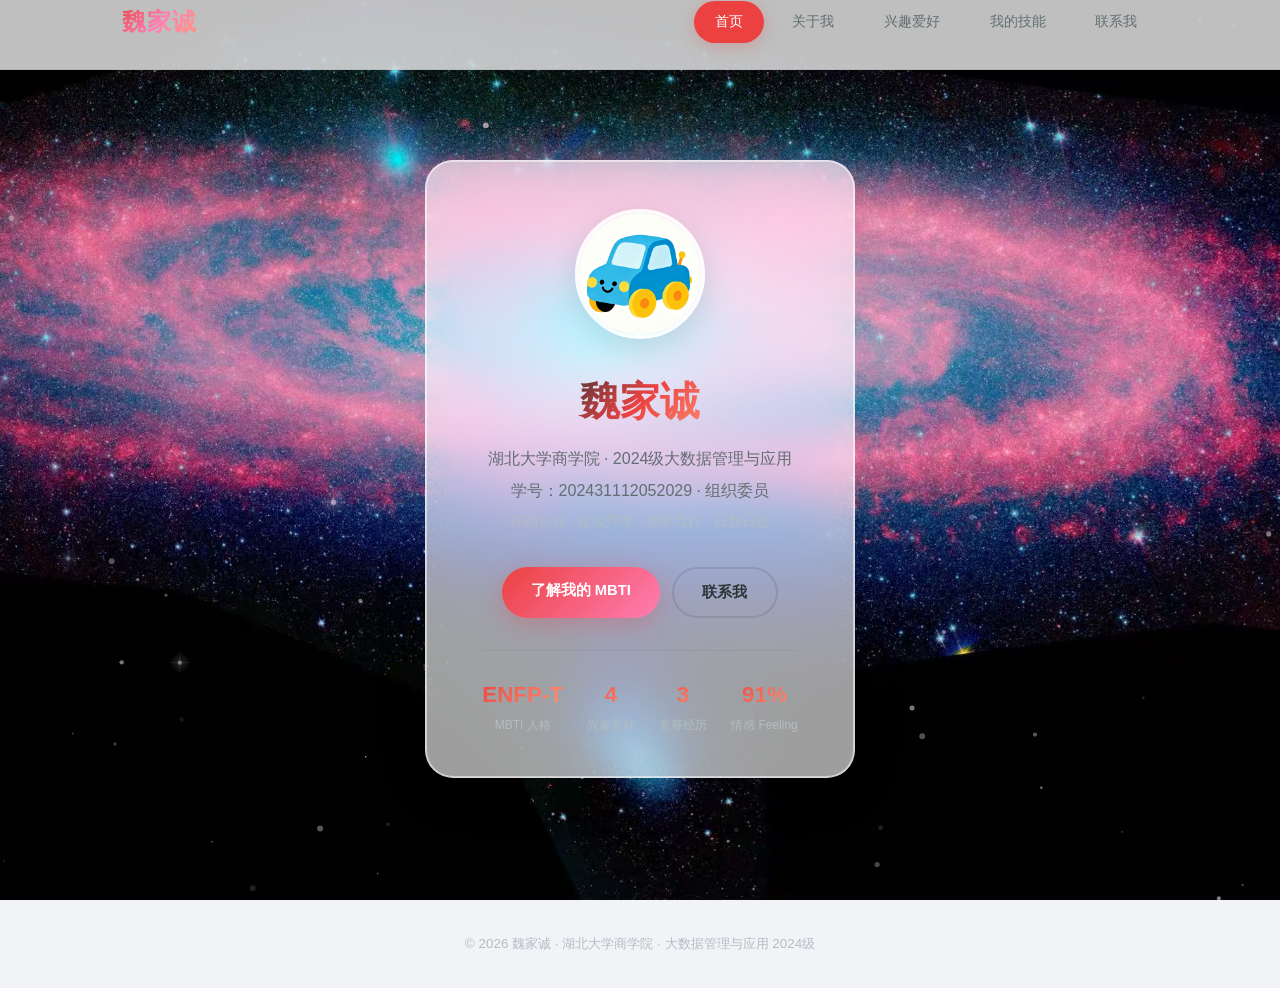
==== commit 33261f07: "浅色多巴胺毛玻璃风格 — 星空流动首页 — 五页独立" ====
--- a/index.html
+++ b/index.html
@@ -8,10 +8,13 @@
 </head>
 <body>
 
-<!-- ========== STARFIELD CANVAS ========== -->
-<canvas id="starfield"></canvas>
+<!-- ========== 星空背景照片 ========== -->
+<img src="photo/photo.jpg" alt="" id="starfield">
 
-<!-- ========== NAVIGATION ========== -->
+<!-- ========== 流动粒子画布 ========== -->
+<canvas id="particleCanvas"></canvas>
+
+<!-- ========== 导航栏 · 毛玻璃 ========== -->
 <nav class="nav">
     <div class="nav-inner">
         <a href="index.html" class="nav-logo">魏家诚</a>
@@ -28,10 +31,10 @@
     </div>
 </nav>
 
-<!-- ========== HERO ========== -->
+<!-- ========== Hero 区 · 毛玻璃卡片 ========== -->
 <div class="hero-wrapper">
     <div class="hero-card">
-        <img src="photo/photo.jpg" alt="魏家诚" class="hero-avatar">
+        <img src="photo/logo.png" alt="魏家诚" class="hero-avatar">
         <h1>魏家诚</h1>
         <p class="subtitle">湖北大学商学院 · 2024级大数据管理与应用</p>
         <p class="subtitle" style="margin-top:0.15rem;">学号：202431112052029 · 组织委员</p>
--- a/assets/style.css
+++ b/assets/style.css
@@ -1,67 +1,86 @@
 /* ============================================
-   魏家诚个人主页 - 全局样式 (五页版)
-   ============================================ */
-
-/* ---------- CSS Variables ---------- */
+   魏家诚个人主页 - 多巴胺浅色毛玻璃风格
+   灵感参考：网易云音乐 · Glassmorphism
+   ============================================ */
+
+/* ---------- CSS Variables · 多巴胺调色板 ---------- */
 :root {
-    --primary: #6366f1;
-    --primary-dark: #4f46e5;
-    --primary-light: #eef2ff;
-    --accent: #f59e0b;
-    --accent-light: #fffbeb;
-    --text: #e2e8f0;
-    --text-dark: #1a1a2e;
-    --text-light: #94a3b8;
-    --bg: #0f172a;
-    --bg-card: rgba(30, 41, 59, 0.8);
-    --bg-card-hover: rgba(30, 41, 59, 0.95);
-    --card-border: rgba(255,255,255,0.06);
-    --card-shadow: 0 4px 30px rgba(0,0,0,0.3);
-    --card-shadow-hover: 0 12px 50px rgba(0,0,0,0.5);
-    --radius: 16px;
-    --radius-sm: 10px;
+    --red: #ec4141;
+    --red-light: #ff6b6b;
+    --orange: #ff9a76;
+    --coral: #ff7eb3;
+    --pink: #f093fb;
+    --purple: #a18cd1;
+    --blue: #45b7d1;
+    --teal: #4ecdc4;
+    --green: #6dd5a8;
+    --yellow: #ffd93d;
+    --peach: #ffecd2;
+
+    --primary: #ec4141;
+    --primary-dark: #d63031;
+    --primary-light: #fff0f0;
+
+    --bg: #f2f3f7;
+    --bg-warm: #fef9f4;
+    --white: #ffffff;
+    --text: #2d3436;
+    --text-light: #636e72;
+    --text-muted: #b2bec3;
+
+    --glass-bg: rgba(255, 255, 255, 0.68);
+    --glass-bg-strong: rgba(255, 255, 255, 0.82);
+    --glass-border: rgba(255, 255, 255, 0.55);
+    --glass-shadow: 0 8px 32px rgba(0, 0, 0, 0.06);
+    --glass-shadow-lg: 0 16px 48px rgba(0, 0, 0, 0.09);
+
+    --radius-xl: 24px;
+    --radius: 18px;
+    --radius-sm: 12px;
     --transition: 0.35s cubic-bezier(0.4, 0, 0.2, 1);
+    --nav-height: 70px;
     --max-width: 1100px;
-    --nav-height: 68px;
-    --glow: 0 0 20px rgba(99,102,241,0.3);
-    --glow-strong: 0 0 40px rgba(99,102,241,0.5);
 }
 
 /* ---------- Reset & Base ---------- */
 *, *::before, *::after { margin: 0; padding: 0; box-sizing: border-box; }
-
 html { scroll-behavior: smooth; }
 
 body {
-    font-family: -apple-system, BlinkMacSystemFont, 'PingFang SC', 'Microsoft YaHei', sans-serif;
+    font-family: -apple-system, BlinkMacSystemFont, 'PingFang SC', 'Microsoft YaHei', 'Helvetica Neue', sans-serif;
     background: var(--bg);
     color: var(--text);
     line-height: 1.8;
     -webkit-font-smoothing: antialiased;
     min-height: 100vh;
 }
-
 a { text-decoration: none; color: inherit; }
 ul { list-style: none; }
 img { max-width: 100%; height: auto; display: block; }
 
-/* ---------- Page Transition ---------- */
+/* Page enter animation */
+@keyframes pageIn {
+    from { opacity: 0; transform: translateY(12px); }
+    to { opacity: 1; transform: translateY(0); }
+}
 body { animation: pageIn 0.5s ease; }
-@keyframes pageIn { from { opacity: 0; transform: translateY(8px); } to { opacity: 1; transform: translateY(0); } }
-
-/* ============================================
-   NAVIGATION - 星空主题
+
+/* ============================================
+   NAVIGATION · 毛玻璃导航
    ============================================ */
 .nav {
     position: fixed; top: 0; left: 0; right: 0; z-index: 1000;
     height: var(--nav-height);
-    background: rgba(15, 23, 42, 0.85);
-    backdrop-filter: blur(20px);
-    -webkit-backdrop-filter: blur(20px);
-    border-bottom: 1px solid rgba(255,255,255,0.05);
-    transition: all var(--transition);
-}
-.nav.scrolled { box-shadow: 0 2px 30px rgba(0,0,0,0.4); }
+    background: rgba(255,255,255,0.75);
+    backdrop-filter: blur(24px) saturate(180%);
+    -webkit-backdrop-filter: blur(24px) saturate(180%);
+    border-bottom: 1px solid rgba(0,0,0,0.05);
+    transition: all var(--transition);
+}
+.nav.scrolled {
+    box-shadow: 0 2px 24px rgba(0,0,0,0.06);
+    background: rgba(255,255,255,0.88);
+}
 
 .nav-inner {
     width: 100%; max-width: var(--max-width);
@@ -71,27 +90,34 @@
 }
 
 .nav-logo {
-    font-size: 1.4rem; font-weight: 800;
-    background: linear-gradient(135deg, #818cf8, #c084fc, #f9a8d4);
+    font-size: 1.5rem; font-weight: 800;
+    background: linear-gradient(135deg, var(--red), var(--coral), var(--orange));
     -webkit-background-clip: text; -webkit-text-fill-color: transparent;
     background-clip: text;
-    letter-spacing: 0.03em;
-    transition: all var(--transition);
-}
-.nav-logo:hover { filter: brightness(1.3); transform: scale(1.03); }
-
-.nav-links { display: flex; align-items: center; gap: 6px; }
+    letter-spacing: 0.04em;
+    transition: all var(--transition);
+}
+.nav-logo:hover { filter: brightness(1.1); transform: scale(1.04); }
+
+.nav-links { display: flex; align-items: center; gap: 8px; }
 
 .nav-links a {
-    padding: 0.5rem 1.2rem;
-    border-radius: 22px;
+    padding: 0.5rem 1.3rem;
+    border-radius: 24px;
     font-size: 0.9rem; font-weight: 500;
     color: var(--text-light);
     transition: all var(--transition);
     position: relative;
 }
-.nav-links a:hover { color: #fff; background: rgba(99,102,241,0.15); box-shadow: var(--glow); }
-.nav-links a.active { color: #fff; background: rgba(99,102,241,0.25); box-shadow: var(--glow); }
+.nav-links a:hover {
+    color: var(--primary);
+    background: var(--primary-light);
+}
+.nav-links a.active {
+    color: #fff;
+    background: var(--primary);
+    box-shadow: 0 4px 16px rgba(236,65,65,0.25);
+}
 
 /* Hamburger */
 .nav-toggle {
@@ -108,16 +134,18 @@
 .nav-toggle.open span:nth-child(3) { transform: rotate(-45deg) translate(5px,-5px); }
 
 /* ============================================
-   STARFIELD CANVAS (首页专用)
+   HOME PAGE · 星空背景 + 流动粒子
    ============================================ */
 #starfield {
+    position: fixed; inset: 0; z-index: -2;
+    object-fit: cover;
+    width: 100%; height: 100%;
+}
+#particleCanvas {
     position: fixed; inset: 0; z-index: -1;
     pointer-events: none;
 }
 
-/* ============================================
-   HERO / HOME PAGE
-   ============================================ */
 .hero-wrapper {
     position: relative; z-index: 1;
     min-height: 100vh;
@@ -127,40 +155,48 @@
 
 .hero-card {
     text-align: center;
-    background: var(--bg-card);
-    backdrop-filter: blur(20px);
-    -webkit-backdrop-filter: blur(20px);
-    border: 1px solid var(--card-border);
-    border-radius: 24px;
-    padding: 3rem 3rem 2.5rem;
-    max-width: 600px;
-    box-shadow: var(--card-shadow), var(--glow);
+    background: rgba(255,255,255,0.62);
+    backdrop-filter: blur(28px) saturate(200%);
+    -webkit-backdrop-filter: blur(28px) saturate(200%);
+    border: 1px solid rgba(255,255,255,0.6);
+    border-radius: 28px;
+    padding: 3rem 3.5rem 2.5rem;
+    max-width: 580px;
+    box-shadow: 0 12px 60px rgba(0,0,0,0.08), 0 0 0 1px rgba(255,255,255,0.5) inset;
     transition: all var(--transition);
     animation: cardRise 1s ease;
 }
-.hero-card:hover { box-shadow: var(--card-shadow-hover), var(--glow-strong); transform: translateY(-4px); }
 @keyframes cardRise { from { opacity: 0; transform: translateY(40px); } to { opacity: 1; transform: translateY(0); } }
 
+.hero-card:hover {
+    box-shadow: 0 20px 80px rgba(0,0,0,0.12), 0 0 0 1px rgba(255,255,255,0.6) inset;
+    transform: translateY(-6px);
+}
+
 .hero-avatar {
-    width: 140px; height: 140px;
+    width: 130px; height: 130px;
     border-radius: 50%;
     object-fit: cover;
-    border: 3px solid rgba(99,102,241,0.4);
-    box-shadow: 0 0 40px rgba(99,102,241,0.3);
-    margin: 0 auto 1.8rem;
-    transition: all var(--transition);
-}
-.hero-avatar:hover { transform: scale(1.06); box-shadow: 0 0 60px rgba(99,102,241,0.5); }
+    border: 4px solid rgba(255,255,255,0.9);
+    box-shadow: 0 8px 32px rgba(0,0,0,0.12);
+    margin: 0 auto 1.6rem;
+    transition: all var(--transition);
+}
+.hero-avatar:hover { transform: scale(1.08) rotate(3deg); }
 
 .hero-card h1 {
-    font-size: 2.6rem; font-weight: 800;
-    background: linear-gradient(135deg, #e2e8f0, #818cf8, #c084fc);
+    font-size: 2.5rem; font-weight: 800;
+    background: linear-gradient(135deg, #2d3436 20%, #ec4141 50%, #ff9a76 80%);
     -webkit-background-clip: text; -webkit-text-fill-color: transparent;
     background-clip: text;
-    margin-bottom: 0.6rem;
-}
-.hero-card .subtitle { font-size: 1.05rem; color: var(--text-light); margin-bottom: 0.25rem; }
-.hero-card .tagline { font-size: 0.92rem; color: rgba(148,163,184,0.7); margin-bottom: 2rem; }
+    margin-bottom: 0.5rem;
+}
+.hero-card .subtitle {
+    font-size: 1rem; color: var(--text-light); margin-bottom: 0.2rem;
+}
+.hero-card .tagline {
+    font-size: 0.9rem; color: var(--text-muted); margin-bottom: 2rem;
+}
 
 .hero-buttons { display: flex; gap: 12px; justify-content: center; flex-wrap: wrap; }
 .hero-buttons a {
@@ -169,134 +205,158 @@
     transition: all var(--transition);
 }
 .btn-primary {
-    background: linear-gradient(135deg, #6366f1, #8b5cf6);
-    color: #fff; box-shadow: 0 4px 20px rgba(99,102,241,0.35);
-}
-.btn-primary:hover { transform: translateY(-2px); box-shadow: 0 8px 30px rgba(99,102,241,0.5); }
+    background: linear-gradient(135deg, var(--red), var(--coral));
+    color: #fff;
+    box-shadow: 0 6px 24px rgba(236,65,65,0.3);
+}
+.btn-primary:hover { transform: translateY(-3px); box-shadow: 0 10px 36px rgba(236,65,65,0.4); }
 .btn-outline {
-    border: 2px solid rgba(255,255,255,0.2); color: var(--text);
-}
-.btn-outline:hover { background: rgba(255,255,255,0.06); border-color: rgba(255,255,255,0.4); }
-
-/* Status indicators (首页特色) */
+    border: 2px solid rgba(0,0,0,0.1); color: var(--text);
+}
+.btn-outline:hover { background: rgba(0,0,0,0.03); border-color: rgba(0,0,0,0.2); }
+
+/* Status row */
 .status-row {
     display: flex; gap: 1.5rem; justify-content: center;
     margin-top: 2rem; padding-top: 1.5rem;
-    border-top: 1px solid rgba(255,255,255,0.06);
-}
-.status-item {
-    text-align: center;
-}
+    border-top: 1px solid rgba(0,0,0,0.06);
+}
+.status-item { text-align: center; }
 .status-item .num {
-    font-size: 1.5rem; font-weight: 700;
-    background: linear-gradient(135deg, #818cf8, #a78bfa);
+    font-size: 1.4rem; font-weight: 700;
+    background: linear-gradient(135deg, var(--red), var(--orange));
     -webkit-background-clip: text; -webkit-text-fill-color: transparent;
     background-clip: text;
 }
-.status-item .label { font-size: 0.78rem; color: var(--text-light); }
-
-/* ============================================
-   CONTENT SECTIONS (关于/兴趣/技能/联系 共用)
+.status-item .label { font-size: 0.75rem; color: var(--text-muted); }
+
+/* ============================================
+   CONTENT PAGES · 浅色多巴胺
    ============================================ */
 .page-wrapper {
     min-height: 100vh;
     padding: calc(var(--nav-height) + 2rem) 2rem 4rem;
     position: relative; z-index: 1;
+    /* Subtle gradient background */
+    background: linear-gradient(180deg, #fef9f4 0%, #f8f5ff 30%, #f2f3f7 60%, #fef9f4 100%);
 }
 .page-container {
     max-width: var(--max-width);
     margin: 0 auto;
 }
+
+/* Page header */
 .page-header {
     text-align: center; margin-bottom: 3rem;
 }
 .page-header h1 {
     font-size: 2.2rem; font-weight: 700;
-    background: linear-gradient(135deg, #e2e8f0, #818cf8);
+    background: linear-gradient(135deg, var(--text), var(--red), var(--purple));
     -webkit-background-clip: text; -webkit-text-fill-color: transparent;
     background-clip: text;
     margin-bottom: 0.4rem;
 }
 .page-header .line {
-    width: 50px; height: 3px;
-    background: var(--primary);
-    border-radius: 2px; margin: 0 auto 0.6rem;
-}
-.page-header p { color: var(--text-light); font-size: 0.92rem; }
-
-/* Card base */
-.card {
-    background: var(--bg-card);
-    backdrop-filter: blur(16px);
-    -webkit-backdrop-filter: blur(16px);
-    border: 1px solid var(--card-border);
+    width: 56px; height: 4px;
+    background: linear-gradient(90deg, var(--red), var(--orange), var(--yellow));
+    border-radius: 4px; margin: 0 auto 0.6rem;
+}
+.page-header p { color: var(--text-muted); font-size: 0.92rem; }
+
+/* ============================================
+   GLASS CARD · 毛玻璃卡片
+   ============================================ */
+.glass-card {
+    background: var(--glass-bg);
+    backdrop-filter: blur(20px) saturate(180%);
+    -webkit-backdrop-filter: blur(20px) saturate(180%);
+    border: 1px solid var(--glass-border);
     border-radius: var(--radius);
     padding: 2rem;
-    box-shadow: var(--card-shadow);
-    transition: all var(--transition);
-}
-.card:hover { box-shadow: var(--card-shadow-hover); }
-
-/* ============================================
-   MBTI SECTION (about.html)
+    box-shadow: var(--glass-shadow);
+    transition: all var(--transition);
+}
+.glass-card:hover {
+    box-shadow: var(--glass-shadow-lg);
+    transform: translateY(-3px);
+    border-color: rgba(0,0,0,0.08);
+}
+
+.glass-card-strong {
+    background: var(--glass-bg-strong);
+    backdrop-filter: blur(30px) saturate(200%);
+    -webkit-backdrop-filter: blur(30px) saturate(200%);
+    border: 1px solid rgba(255,255,255,0.7);
+    border-radius: var(--radius-xl);
+    padding: 2.2rem;
+    box-shadow: var(--glass-shadow-lg);
+}
+
+/* ============================================
+   ABOUT · MBTI 多巴胺卡片
    ============================================ */
 .mbti-header-row {
     display: flex; align-items: center; gap: 3rem;
     flex-wrap: wrap; justify-content: center;
     margin-bottom: 2.5rem;
 }
+
 .mbti-badge {
-    background: linear-gradient(135deg, #fbbf24, #f59e0b);
-    color: #1a1a2e;
-    padding: 0.9rem 2.2rem; border-radius: 50px;
+    background: linear-gradient(135deg, #ffd93d, #ff9a76, #ff6b6b);
+    color: #fff;
+    padding: 0.9rem 2.2rem;
+    border-radius: 50px;
     font-size: 1.7rem; font-weight: 800;
     letter-spacing: 0.08em;
-    box-shadow: 0 4px 30px rgba(245,158,11,0.35);
-    transition: all var(--transition);
-    animation: badgePulse 3s ease-in-out infinite;
-}
-@keyframes badgePulse {
-    0%, 100% { box-shadow: 0 4px 30px rgba(245,158,11,0.35); }
-    50% { box-shadow: 0 8px 50px rgba(245,158,11,0.6); }
-}
-.mbti-badge small { font-size: 0.65rem; font-weight: 500; display: block; }
+    box-shadow: 0 8px 32px rgba(255,154,118,0.35);
+    transition: all var(--transition);
+    animation: badgeGlow 3s ease-in-out infinite;
+}
+@keyframes badgeGlow {
+    0%, 100% { box-shadow: 0 8px 32px rgba(255,154,118,0.35); }
+    50% { box-shadow: 0 14px 48px rgba(255,154,118,0.55), 0 0 0 8px rgba(255,154,118,0.08); }
+}
+.mbti-badge small { font-size: 0.65rem; font-weight: 500; display: block; opacity: 0.9; }
 
 .mbti-img-wrap img {
-    width: 250px; border-radius: var(--radius);
-    box-shadow: var(--card-shadow);
-}
-
-.mbti-bars {
-    display: grid; gap: 1rem;
-    max-width: 700px; margin: 0 auto 3rem;
-}
+    width: 240px; border-radius: var(--radius);
+    box-shadow: var(--glass-shadow-lg);
+}
+
+/* MBTI Bars */
+.mbti-bars { display: grid; gap: 1rem; max-width: 680px; margin: 0 auto 3rem; }
 .bar-item { }
 .bar-label {
     display: flex; justify-content: space-between;
     font-size: 0.88rem; font-weight: 600;
-    margin-bottom: 0.35rem; color: var(--text);
+    margin-bottom: 0.35rem;
 }
 .bar-track {
-    height: 10px; background: rgba(255,255,255,0.06);
+    height: 10px; background: rgba(0,0,0,0.05);
     border-radius: 10px; overflow: hidden;
 }
 .bar-fill {
     height: 100%; border-radius: 10px;
     transition: width 1.5s cubic-bezier(0.4,0,0.2,1);
 }
-.bar-fill.e { background: linear-gradient(90deg, #f87171, #fb923c); }
-.bar-fill.n { background: linear-gradient(90deg, #a78bfa, #8b5cf6); }
-.bar-fill.f { background: linear-gradient(90deg, #f472b6, #ec4899); }
-.bar-fill.p { background: linear-gradient(90deg, #34d399, #10b981); }
-.bar-fill.t { background: linear-gradient(90deg, #fbbf24, #f59e0b); }
-
+.bar-fill.e { background: linear-gradient(90deg, #ff6b6b, #ff9a76); }
+.bar-fill.n { background: linear-gradient(90deg, #a18cd1, #f093fb); }
+.bar-fill.f { background: linear-gradient(90deg, #f093fb, #ff7eb3); }
+.bar-fill.p { background: linear-gradient(90deg, #4ecdc4, #6dd5a8); }
+.bar-fill.t { background: linear-gradient(90deg, #ffd93d, #ff9a76); }
+
+/* MBTI detail cards row */
 .mbti-cards { display: grid; gap: 1.2rem; }
-.mbti-cards .card { border-left: 4px solid var(--primary); }
-.mbti-cards .card h3 { color: var(--primary); font-size: 1rem; margin-bottom: 0.5rem; }
-.mbti-cards .card p { color: var(--text-light); font-size: 0.9rem; text-indent: 2em; }
-
-/* ============================================
-   HOBBY GALLERY (hobby.html)
+.mbti-cards .glass-card { border-left: 4px solid var(--red); border-radius: var(--radius-sm) var(--radius) var(--radius) var(--radius-sm); }
+.mbti-cards .glass-card:nth-child(2) { border-left-color: var(--purple); }
+.mbti-cards .glass-card:nth-child(3) { border-left-color: var(--pink); }
+.mbti-cards .glass-card:nth-child(4) { border-left-color: var(--teal); }
+.mbti-cards .glass-card:nth-child(5) { border-left-color: var(--orange); }
+.mbti-cards .glass-card h3 { font-size: 1rem; margin-bottom: 0.5rem; color: var(--text); }
+.mbti-cards .glass-card p { color: var(--text-light); font-size: 0.9rem; text-indent: 2em; }
+
+/* ============================================
+   HOBBY · 兴趣画廊
    ============================================ */
 .hobby-grid {
     display: grid;
@@ -304,32 +364,38 @@
     gap: 2rem;
 }
 .hobby-card {
-    background: var(--bg-card);
-    backdrop-filter: blur(16px);
-    border: 1px solid var(--card-border);
+    background: var(--glass-bg);
+    backdrop-filter: blur(20px) saturate(180%);
+    -webkit-backdrop-filter: blur(20px) saturate(180%);
+    border: 1px solid var(--glass-border);
     border-radius: var(--radius);
     overflow: hidden;
-    box-shadow: var(--card-shadow);
-    transition: all var(--transition);
-}
-.hobby-card:hover { transform: translateY(-6px); box-shadow: var(--card-shadow-hover), var(--glow); }
+    box-shadow: var(--glass-shadow);
+    transition: all var(--transition);
+}
+.hobby-card:hover {
+    transform: translateY(-8px);
+    box-shadow: var(--glass-shadow-lg), 0 0 40px rgba(236,65,65,0.06);
+}
 
 .hobby-card-header {
     padding: 1.5rem 1.5rem 0;
     display: flex; align-items: center; gap: 0.7rem;
 }
 .hobby-icon {
-    width: 44px; height: 44px;
-    border-radius: 14px;
+    width: 46px; height: 46px;
+    border-radius: 15px;
     display: flex; align-items: center; justify-content: center;
-    font-size: 1.4rem; flex-shrink: 0;
-    transition: all var(--transition);
-}
-.hobby-card:hover .hobby-icon { transform: scale(1.15) rotate(-5deg); }
-.hobby-icon.travel { background: linear-gradient(135deg, #10b981, #34d399); }
-.hobby-icon.movie { background: linear-gradient(135deg, #8b5cf6, #a78bfa); }
-.hobby-icon.food { background: linear-gradient(135deg, #f97316, #fb923c); }
-.hobby-icon.party { background: linear-gradient(135deg, #f43f5e, #fb7185); }
+    font-size: 1.4rem;
+    flex-shrink: 0;
+    transition: all var(--transition);
+    color: #fff;
+}
+.hobby-card:hover .hobby-icon { transform: scale(1.15) rotate(-6deg); }
+.hobby-icon.travel { background: linear-gradient(135deg, #4ecdc4, #6dd5a8); }
+.hobby-icon.movie { background: linear-gradient(135deg, #a18cd1, #f093fb); }
+.hobby-icon.food { background: linear-gradient(135deg, #ff9a76, #ffd93d); }
+.hobby-icon.party { background: linear-gradient(135deg, #ff6b6b, #ff7eb3); }
 
 .hobby-card-header h3 { font-size: 1.1rem; }
 
@@ -339,11 +405,11 @@
 }
 .hobby-imgs img {
     width: 100%; aspect-ratio: 1;
-    object-fit: cover; border-radius: 8px;
+    object-fit: cover; border-radius: 10px;
     cursor: pointer;
     transition: all var(--transition);
 }
-.hobby-imgs img:hover { transform: scale(1.08); opacity: 0.85; z-index: 2; }
+.hobby-imgs img:hover { transform: scale(1.12); z-index: 2; box-shadow: 0 8px 24px rgba(0,0,0,0.15); }
 
 .hobby-card > p {
     padding: 0 1.5rem 1.5rem;
@@ -352,109 +418,110 @@
 }
 
 /* ============================================
-   SKILLS (skill.html)
+   SKILLS · 技能动态卡片
    ============================================ */
 .skills-grid {
     display: grid;
     grid-template-columns: repeat(2, 1fr);
     gap: 1.8rem;
 }
-.skill-card {
-    background: var(--bg-card);
-    backdrop-filter: blur(16px);
-    border: 1px solid var(--card-border);
-    border-radius: var(--radius);
-    padding: 2rem;
-    box-shadow: var(--card-shadow);
-    transition: all var(--transition);
-}
-.skill-card:hover { box-shadow: var(--card-shadow-hover); }
+.skill-card { }
 
 .skill-card h3 {
     font-size: 1.05rem; margin-bottom: 1rem;
     display: flex; align-items: center; gap: 0.6rem;
-    color: #e2e8f0;
+    color: var(--text);
 }
 .skill-icon-sm {
-    width: 38px; height: 38px;
-    border-radius: 10px;
+    width: 40px; height: 40px;
+    border-radius: 13px;
     display: flex; align-items: center; justify-content: center;
-    font-size: 1.1rem; flex-shrink: 0;
-    transition: all var(--transition);
-    animation: iconFloat 2.5s ease-in-out infinite;
-}
-@keyframes iconFloat {
+    font-size: 1.15rem; flex-shrink: 0;
+    color: #fff;
+    transition: all var(--transition);
+    animation: iconBounce 3s ease-in-out infinite;
+}
+@keyframes iconBounce {
     0%, 100% { transform: translateY(0); }
-    50% { transform: translateY(-6px); }
-}
-.skill-icon-sm.c1 { background: linear-gradient(135deg, #3b82f6, #6366f1); animation-delay: 0s; }
-.skill-icon-sm.c2 { background: linear-gradient(135deg, #f59e0b, #f97316); animation-delay: 0.5s; }
-.skill-icon-sm.c3 { background: linear-gradient(135deg, #10b981, #34d399); animation-delay: 1s; }
-.skill-icon-sm.c4 { background: linear-gradient(135deg, #8b5cf6, #ec4899); animation-delay: 1.5s; }
+    30% { transform: translateY(-8px); }
+    60% { transform: translateY(0); }
+}
+.skill-icon-sm.c1 { background: linear-gradient(135deg, #45b7d1, #4ecdc4); animation-delay: 0s; }
+.skill-icon-sm.c2 { background: linear-gradient(135deg, #ff9a76, #ff6b6b); animation-delay: 0.6s; }
+.skill-icon-sm.c3 { background: linear-gradient(135deg, #6dd5a8, #4ecdc4); animation-delay: 1.2s; }
+.skill-icon-sm.c4 { background: linear-gradient(135deg, #a18cd1, #f093fb); animation-delay: 1.8s; }
 
 .skill-list li {
     padding: 0.5rem 0;
     font-size: 0.9rem; color: var(--text-light);
-    border-bottom: 1px solid rgba(255,255,255,0.03);
+    border-bottom: 1px solid rgba(0,0,0,0.03);
     display: flex; align-items: center; gap: 0.5rem;
 }
 .skill-list li::before {
-    content: '✦'; font-size: 0.55rem; color: var(--primary);
+    content: '✦'; font-size: 0.5rem;
+    color: var(--red);
 }
 
 .skill-progress { margin-top: 1rem; }
 .skill-progress-item { margin-bottom: 0.9rem; }
 .skill-progress-label {
     display: flex; justify-content: space-between;
-    font-size: 0.85rem; color: var(--text-light);
+    font-size: 0.84rem; color: var(--text-light);
     margin-bottom: 0.3rem;
 }
 .skill-progress-track {
-    height: 7px; background: rgba(255,255,255,0.06);
-    border-radius: 7px; overflow: hidden;
+    height: 8px; background: rgba(0,0,0,0.05);
+    border-radius: 8px; overflow: hidden;
 }
 .skill-progress-fill {
-    height: 100%; border-radius: 7px;
-    background: linear-gradient(90deg, var(--primary), #a78bfa);
+    height: 100%; border-radius: 8px;
+    background: linear-gradient(90deg, var(--red), var(--coral), var(--orange));
     transition: width 1.5s cubic-bezier(0.4,0,0.2,1);
 }
 
 /* ============================================
-   EXPERIENCE TIMELINE
+   TIMELINE · 学生工作
    ============================================ */
 .timeline {
     position: relative;
-    max-width: 700px; margin: 0 auto;
+    max-width: 680px; margin: 0 auto;
     padding-left: 38px;
 }
 .timeline::before {
     content: ''; position: absolute;
     left: 14px; top: 0; bottom: 0;
-    width: 2px;
-    background: linear-gradient(to bottom, var(--primary), #c084fc, var(--accent));
+    width: 3px;
+    border-radius: 3px;
+    background: linear-gradient(to bottom, var(--red), var(--coral), var(--orange), var(--yellow));
 }
 .timeline-item {
     position: relative;
     margin-bottom: 2rem;
-    background: var(--bg-card);
-    backdrop-filter: blur(16px);
-    border: 1px solid var(--card-border);
+    background: var(--glass-bg);
+    backdrop-filter: blur(20px) saturate(180%);
+    -webkit-backdrop-filter: blur(20px) saturate(180%);
+    border: 1px solid var(--glass-border);
     border-radius: var(--radius);
     padding: 1.5rem 1.8rem;
-    box-shadow: var(--card-shadow);
-    transition: all var(--transition);
-}
-.timeline-item:hover { transform: translateX(6px); box-shadow: var(--card-shadow-hover); }
+    box-shadow: var(--glass-shadow);
+    transition: all var(--transition);
+}
+.timeline-item:hover {
+    transform: translateX(8px);
+    box-shadow: var(--glass-shadow-lg);
+}
 .timeline-item::before {
     content: ''; position: absolute;
-    left: -32px; top: 26px;
-    width: 12px; height: 12px;
+    left: -33px; top: 26px;
+    width: 14px; height: 14px;
     border-radius: 50%;
-    background: var(--primary);
-    border: 3px solid var(--bg);
-    box-shadow: 0 0 15px rgba(99,102,241,0.5);
-}
-.timeline-item h3 { font-size: 1rem; color: #e2e8f0; margin-bottom: 0.4rem; }
+    background: #fff;
+    border: 4px solid var(--red);
+    box-shadow: 0 0 0 6px rgba(236,65,65,0.1);
+}
+.timeline-item:nth-child(2)::before { border-color: var(--coral); }
+.timeline-item:nth-child(3)::before { border-color: var(--orange); }
+.timeline-item h3 { font-size: 1rem; color: var(--text); margin-bottom: 0.4rem; }
 .timeline-item p { font-size: 0.9rem; color: var(--text-light); text-indent: 2em; }
 .timeline-item ul { margin-top: 0.5rem; }
 .timeline-item ul li {
@@ -462,11 +529,11 @@
     padding: 0.25rem 0 0.25rem 1.2rem; position: relative;
 }
 .timeline-item ul li::before {
-    content: '•'; position: absolute; left: 0; color: var(--accent);
-}
-
-/* ============================================
-   CONTACT (contact.html)
+    content: '•'; position: absolute; left: 0; color: var(--red);
+}
+
+/* ============================================
+   CONTACT · 联系卡片
    ============================================ */
 .contact-wrap {
     display: flex; align-items: center; gap: 3rem;
@@ -475,42 +542,63 @@
 }
 .contact-logo img {
     width: 200px; border-radius: var(--radius);
-    box-shadow: var(--card-shadow), var(--glow);
-    transition: all var(--transition);
-}
-.contact-logo img:hover { transform: scale(1.05); }
+    box-shadow: var(--glass-shadow-lg), 0 0 40px rgba(236,65,65,0.06);
+    transition: all var(--transition);
+}
+.contact-logo img:hover { transform: scale(1.06) rotate(-2deg); }
 
 .contact-info { flex: 1; min-width: 280px; }
 .contact-item {
     display: flex; align-items: center; gap: 1rem;
-    padding: 0.85rem 0;
-    border-bottom: 1px solid rgba(255,255,255,0.04);
-}
+    padding: 0.9rem 0;
+    border-bottom: 1px solid rgba(0,0,0,0.04);
+    transition: all var(--transition);
+}
+.contact-item:hover { padding-left: 0.5rem; }
 .c-icon {
-    width: 42px; height: 42px;
-    border-radius: 13px;
+    width: 44px; height: 44px;
+    border-radius: 14px;
     display: flex; align-items: center; justify-content: center;
-    font-size: 1.15rem; flex-shrink: 0;
-    transition: all var(--transition);
-    animation: iconFloat 2.5s ease-in-out infinite;
-}
-.c-icon:hover { transform: scale(1.2); }
-.c-icon.phone { background: #10b981; animation-delay: 0s; }
-.c-icon.qq { background: #3b82f6; animation-delay: 0.4s; }
-.c-icon.wechat { background: #22c55e; animation-delay: 0.8s; }
-.c-icon.email { background: #f97316; animation-delay: 1.2s; }
-
-.contact-item .c-label { font-size: 0.78rem; color: var(--text-light); }
+    font-size: 1.2rem; flex-shrink: 0;
+    color: #fff;
+    transition: all var(--transition);
+    animation: iconBounce 3s ease-in-out infinite;
+}
+.c-icon:hover { transform: scale(1.2) !important; }
+.c-icon.phone { background: linear-gradient(135deg, #4ecdc4, #6dd5a8); animation-delay: 0s; }
+.c-icon.qq { background: linear-gradient(135deg, #45b7d1, #4ecdc4); animation-delay: 0.4s; }
+.c-icon.wechat { background: linear-gradient(135deg, #6dd5a8, #a8e6cf); animation-delay: 0.8s; }
+.c-icon.email { background: linear-gradient(135deg, #ff9a76, #ff6b6b); animation-delay: 1.2s; }
+.c-icon.name { background: linear-gradient(135deg, #a18cd1, #f093fb); animation-delay: 0.2s; }
+
+.contact-item .c-label { font-size: 0.76rem; color: var(--text-muted); }
 .contact-item .c-value { font-size: 0.95rem; font-weight: 500; }
 
 .motto {
     margin-top: 2.5rem; text-align: center;
-    font-size: 1.15rem;
-    background: linear-gradient(135deg, #818cf8, #c084fc);
+    font-size: 1.2rem;
+    background: linear-gradient(135deg, var(--red), var(--coral), var(--purple));
     -webkit-background-clip: text; -webkit-text-fill-color: transparent;
     background-clip: text;
-    font-style: italic; font-weight: 600;
-}
+    font-style: italic; font-weight: 700;
+}
+
+/* ============================================
+   EXPERIENCE SUMMARY · 首页下方简介
+   ============================================ */
+.exp-summary {
+    background: var(--glass-bg-strong);
+    backdrop-filter: blur(30px) saturate(200%);
+    -webkit-backdrop-filter: blur(30px) saturate(200%);
+    border: 1px solid rgba(255,255,255,0.7);
+    border-radius: var(--radius-xl);
+    padding: 2.2rem;
+    box-shadow: var(--glass-shadow-lg);
+    max-width: 700px; margin: 0 auto 2rem;
+    border-left: 4px solid var(--red);
+}
+.exp-summary h3 { color: var(--red); margin-bottom: 0.5rem; font-size: 1.05rem; }
+.exp-summary p { color: var(--text-light); font-size: 0.9rem; text-indent: 2em; }
 
 /* ============================================
    FOOTER
@@ -518,41 +606,52 @@
 .footer {
     text-align: center;
     padding: 2rem;
-    color: rgba(148,163,184,0.5);
-    font-size: 0.85rem;
+    color: var(--text-muted);
+    font-size: 0.84rem;
     position: relative; z-index: 1;
 }
 
 /* ============================================
-   BACK TO TOP
+   BACK TO TOP · 毛玻璃圆形按钮
    ============================================ */
 .back-to-top {
     position: fixed; bottom: 2rem; right: 2rem; z-index: 999;
-    width: 46px; height: 46px;
+    width: 48px; height: 48px;
     border-radius: 50%;
-    background: var(--primary); color: #fff;
-    border: none; cursor: pointer;
-    font-size: 1.2rem;
-    box-shadow: 0 4px 20px rgba(99,102,241,0.4);
+    background: rgba(255,255,255,0.75);
+    backdrop-filter: blur(16px);
+    -webkit-backdrop-filter: blur(16px);
+    border: 1px solid rgba(0,0,0,0.06);
+    color: var(--red);
+    cursor: pointer;
+    font-size: 1.3rem;
+    font-weight: bold;
+    box-shadow: var(--glass-shadow);
     opacity: 0; visibility: hidden;
     transform: translateY(10px);
     transition: all var(--transition);
 }
 .back-to-top.show { opacity: 1; visibility: visible; transform: translateY(0); }
-.back-to-top:hover { transform: translateY(-3px); box-shadow: 0 8px 30px rgba(99,102,241,0.6); }
-
-/* ============================================
-   LIGHTBOX
+.back-to-top:hover {
+    background: var(--red);
+    color: #fff;
+    box-shadow: 0 8px 28px rgba(236,65,65,0.3);
+    transform: translateY(-4px);
+}
+
+/* ============================================
+   LIGHTBOX · 照片灯箱
    ============================================ */
 .lightbox {
     position: fixed; inset: 0; z-index: 2000;
-    background: rgba(0,0,0,0.94);
+    background: rgba(0,0,0,0.92);
+    backdrop-filter: blur(8px);
     display: flex; align-items: center; justify-content: center;
     opacity: 0; visibility: hidden;
     transition: all 0.3s ease;
 }
 .lightbox.open { opacity: 1; visibility: visible; }
-.lightbox img { max-width: 90vw; max-height: 85vh; border-radius: 8px; }
+.lightbox img { max-width: 90vw; max-height: 85vh; border-radius: 12px; }
 .lightbox-close {
     position: absolute; top: 1.5rem; right: 2rem;
     font-size: 2.8rem; color: #fff; cursor: pointer;
@@ -561,24 +660,17 @@
 .lightbox-prev, .lightbox-next {
     position: absolute; top: 50%; transform: translateY(-50%);
     font-size: 2rem; color: #fff; cursor: pointer;
-    background: rgba(255,255,255,0.08); border: none;
-    width: 48px; height: 76px; border-radius: 8px;
-    transition: all var(--transition);
-}
-.lightbox-prev:hover, .lightbox-next:hover { background: rgba(255,255,255,0.18); }
+    background: rgba(255,255,255,0.1);
+    backdrop-filter: blur(8px);
+    border: none;
+    width: 48px; height: 76px; border-radius: 12px;
+    transition: all var(--transition);
+}
+.lightbox-prev:hover, .lightbox-next:hover { background: rgba(255,255,255,0.22); }
 .lightbox-prev { left: 1.5rem; }
 .lightbox-next { right: 1.5rem; }
 
 /* ============================================
-   PARTICLE EFFECT (非首页的背景微粒子)
-   ============================================ */
-.bg-particles {
-    position: fixed; inset: 0; z-index: -1;
-    pointer-events: none;
-    opacity: 0.4;
-}
-
-/* ============================================
    RESPONSIVE
    ============================================ */
 @media (max-width: 1024px) {
@@ -590,28 +682,27 @@
 
     .nav-links {
         position: fixed; top: 0; right: -100%;
-        width: 260px; height: 100vh;
-        background: rgba(15,23,42,0.98);
+        width: 280px; height: 100vh;
+        background: rgba(255,255,255,0.96);
         backdrop-filter: blur(30px);
         flex-direction: column; gap: 0;
         padding: 5rem 1.5rem 2rem;
-        box-shadow: -4px 0 40px rgba(0,0,0,0.5);
+        box-shadow: -4px 0 40px rgba(0,0,0,0.1);
         transition: right var(--transition);
         align-items: stretch;
     }
     .nav-links.open { right: 0; }
-    .nav-links a { padding: 0.85rem 1rem; border-radius: 10px; font-size: 1rem; }
+    .nav-links a { padding: 0.9rem 1rem; border-radius: 12px; font-size: 1rem; }
     .nav-toggle { display: flex; }
 
     .hero-card { padding: 2rem 1.5rem; }
     .hero-card h1 { font-size: 2rem; }
-    .hero-card .subtitle { font-size: 0.92rem; }
 
     .page-wrapper { padding: calc(var(--nav-height) + 1.5rem) 1rem 3rem; }
     .page-header h1 { font-size: 1.7rem; }
 
     .mbti-header-row { gap: 1.5rem; }
-    .mbti-img-wrap img { width: 180px; margin: 0 auto; }
+    .mbti-img-wrap img { width: 170px; margin: 0 auto; }
     .mbti-badge { font-size: 1.3rem; padding: 0.6rem 1.5rem; }
 
     .hobby-imgs { grid-template-columns: repeat(2, 1fr); }
@@ -621,13 +712,9 @@
 
     .timeline { padding-left: 28px; }
     .timeline-item { padding: 1.2rem 1rem; }
-    .timeline-item::before { left: -25px; width: 10px; height: 10px; }
+    .timeline-item::before { left: -26px; width: 12px; height: 12px; }
     .timeline::before { left: 10px; }
 
-    .back-to-top { bottom: 1rem; right: 1rem; width: 40px; height: 40px; }
-
-    .lightbox-prev, .lightbox-next { width: 36px; height: 60px; font-size: 1.4rem; }
-    .lightbox-prev { left: 0.5rem; } .lightbox-next { right: 0.5rem; }
-
+    .back-to-top { bottom: 1rem; right: 1rem; width: 42px; height: 42px; }
     .status-row { gap: 1rem; }
 }
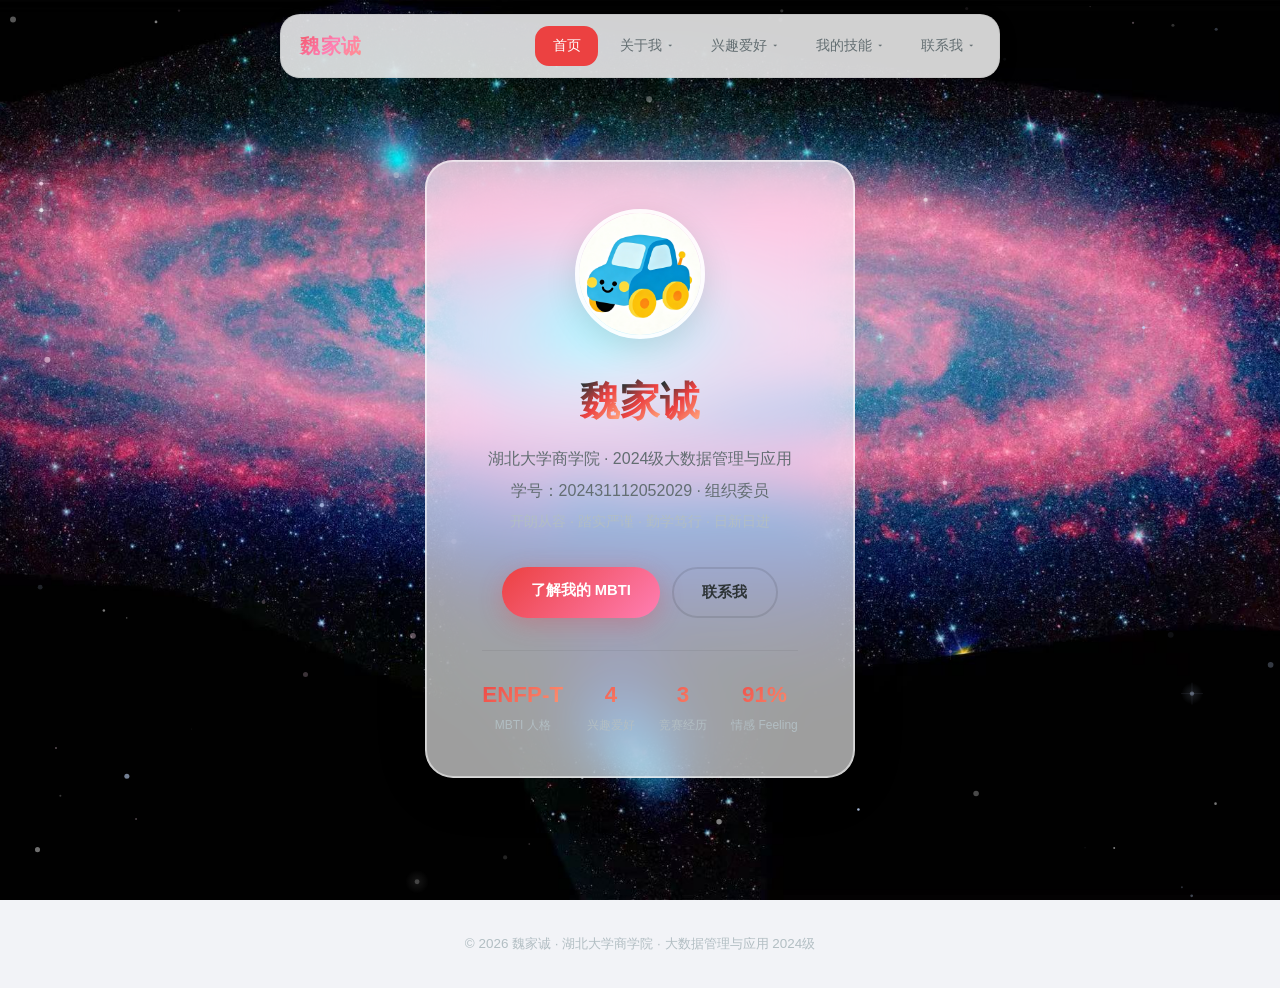
==== commit 88a8bc76: "更新网站页面内容和样式" ====
--- a/index.html
+++ b/index.html
@@ -14,16 +14,43 @@
 <!-- ========== 流动粒子画布 ========== -->
 <canvas id="particleCanvas"></canvas>
 
-<!-- ========== 导航栏 · 毛玻璃 ========== -->
+<!-- ========== 导航栏 · 容器导航 ========== -->
 <nav class="nav">
     <div class="nav-inner">
         <a href="index.html" class="nav-logo">魏家诚</a>
-        <div class="nav-links">
-            <a href="index.html" class="active">首页</a>
-            <a href="about.html">关于我</a>
-            <a href="hobby.html">兴趣爱好</a>
-            <a href="skill.html">我的技能</a>
-            <a href="contact.html">联系我</a>
+        <div class="nav-menu">
+            <a href="index.html" class="nav-item no-sub active">首页</a>
+            <div class="nav-item-group">
+                <a href="about.html" class="nav-item">关于我</a>
+                <div class="nav-dropdown">
+                    <a href="about.html#profile">个人简介</a>
+                    <a href="about.html#mbti">MBTI 人格</a>
+                </div>
+            </div>
+            <div class="nav-item-group">
+                <a href="hobby.html" class="nav-item">兴趣爱好</a>
+                <div class="nav-dropdown">
+                    <a href="hobby.html#travel">旅行</a>
+                    <a href="hobby.html#movie">电影</a>
+                    <a href="hobby.html#food">美食</a>
+                    <a href="hobby.html#party">聚会</a>
+                </div>
+            </div>
+            <div class="nav-item-group">
+                <a href="skill.html" class="nav-item">我的技能</a>
+                <div class="nav-dropdown">
+                    <a href="skill.html#tech">技术栈</a>
+                    <a href="skill.html#intern">实习经历</a>
+                    <a href="skill.html#service">学生工作</a>
+                </div>
+            </div>
+            <div class="nav-item-group">
+                <a href="contact.html" class="nav-item">联系我</a>
+                <div class="nav-dropdown">
+                    <a href="contact.html">联系方式</a>
+                    <a href="https://github.com" target="_blank">GitHub</a>
+                </div>
+            </div>
         </div>
         <button class="nav-toggle" aria-label="菜单">
             <span></span><span></span><span></span>
@@ -35,7 +62,7 @@
 <div class="hero-wrapper">
     <div class="hero-card">
         <img src="photo/logo.png" alt="魏家诚" class="hero-avatar">
-        <h1>魏家诚</h1>
+        <h1 class="split-text">魏家诚</h1>
         <p class="subtitle">湖北大学商学院 · 2024级大数据管理与应用</p>
         <p class="subtitle" style="margin-top:0.15rem;">学号：202431112052029 · 组织委员</p>
         <p class="tagline">开朗从容 · 踏实严谨 · 勤学笃行 · 日新日进</p>
--- a/assets/style.css
+++ b/assets/style.css
@@ -45,6 +45,8 @@
 /* ---------- Reset & Base ---------- */
 *, *::before, *::after { margin: 0; padding: 0; box-sizing: border-box; }
 html { scroll-behavior: smooth; }
+/* Anchor scroll offset for floating nav */
+[id] { scroll-margin-top: 100px; }
 
 body {
     font-family: -apple-system, BlinkMacSystemFont, 'PingFang SC', 'Microsoft YaHei', 'Helvetica Neue', sans-serif;
@@ -66,72 +68,133 @@
 body { animation: pageIn 0.5s ease; }
 
 /* ============================================
-   NAVIGATION · 毛玻璃导航
+   NAVIGATION · 容器导航
    ============================================ */
 .nav {
-    position: fixed; top: 0; left: 0; right: 0; z-index: 1000;
-    height: var(--nav-height);
-    background: rgba(255,255,255,0.75);
+    position: fixed; top: 14px; left: 50%; transform: translateX(-50%);
+    z-index: 1000;
+    width: calc(100% - 32px); max-width: 720px;
+    background: rgba(255,255,255,0.82);
     backdrop-filter: blur(24px) saturate(180%);
     -webkit-backdrop-filter: blur(24px) saturate(180%);
-    border-bottom: 1px solid rgba(0,0,0,0.05);
-    transition: all var(--transition);
+    border: 1px solid rgba(0,0,0,0.06);
+    border-radius: 20px;
+    box-shadow: 0 4px 24px rgba(0,0,0,0.06);
+    padding: 6px 8px;
+    transition: all 0.45s cubic-bezier(0.16, 1, 0.3, 1);
 }
 .nav.scrolled {
-    box-shadow: 0 2px 24px rgba(0,0,0,0.06);
-    background: rgba(255,255,255,0.88);
+    box-shadow: 0 6px 32px rgba(0,0,0,0.1);
+    background: rgba(255,255,255,0.92);
 }
 
 .nav-inner {
-    width: 100%; max-width: var(--max-width);
-    display: flex; justify-content: space-between; align-items: center;
-    padding: 0 2rem;
-    margin: 0 auto;
+    display: flex; align-items: center; justify-content: space-between;
 }
 
 .nav-logo {
-    font-size: 1.5rem; font-weight: 800;
+    font-size: 1.25rem; font-weight: 800;
     background: linear-gradient(135deg, var(--red), var(--coral), var(--orange));
     -webkit-background-clip: text; -webkit-text-fill-color: transparent;
     background-clip: text;
-    letter-spacing: 0.04em;
-    transition: all var(--transition);
+    padding: 0.45rem 0.7rem;
+    flex-shrink: 0;
+    letter-spacing: 0.03em;
+    transition: all 0.3s ease;
 }
 .nav-logo:hover { filter: brightness(1.1); transform: scale(1.04); }
 
-.nav-links { display: flex; align-items: center; gap: 8px; }
-
-.nav-links a {
-    padding: 0.5rem 1.3rem;
-    border-radius: 24px;
-    font-size: 0.9rem; font-weight: 500;
+/* Nav menu */
+.nav-menu {
+    display: flex; align-items: center; gap: 4px;
+}
+
+.nav-item-group { position: relative; }
+
+.nav-item {
+    display: inline-flex; align-items: center; gap: 4px;
+    padding: 0.5rem 1.1rem;
+    border-radius: 14px;
+    font-size: 0.85rem; font-weight: 550;
     color: var(--text-light);
-    transition: all var(--transition);
-    position: relative;
-}
-.nav-links a:hover {
+    cursor: pointer;
+    border: none; background: none;
+    white-space: nowrap;
+    transition: all 0.35s cubic-bezier(0.16, 1, 0.3, 1);
+}
+.nav-item::after {
+    content: '▾'; font-size: 0.55rem; margin-left: 2px;
+    transition: transform 0.3s ease;
+    display: inline-block;
+}
+.nav-item.no-sub::after { display: none; }
+.nav-item-group:hover .nav-item::after { transform: rotate(180deg); }
+.nav-item:hover,
+.nav-item.active {
+    background: var(--primary-light);
     color: var(--primary);
+}
+a.nav-item.active { background: var(--primary); color: #fff; }
+
+/* Dropdown card */
+.nav-dropdown {
+    position: absolute;
+    top: calc(100% + 8px);
+    left: 50%; transform: translateX(-50%) translateY(-6px);
+    background: rgba(255,255,255,0.96);
+    backdrop-filter: blur(20px);
+    -webkit-backdrop-filter: blur(20px);
+    border: 1px solid rgba(0,0,0,0.06);
+    border-radius: 16px;
+    padding: 6px;
+    min-width: 130px;
+    box-shadow: 0 16px 48px rgba(0,0,0,0.1);
+    opacity: 0; visibility: hidden;
+    transition: all 0.35s cubic-bezier(0.16, 1, 0.3, 1);
+    display: flex; flex-direction: column; gap: 2px;
+    z-index: 1002;
+}
+.nav-item-group:hover .nav-dropdown,
+.nav-item-group:focus-within .nav-dropdown {
+    opacity: 1; visibility: visible;
+    transform: translateX(-50%) translateY(0);
+}
+.nav-dropdown a {
+    padding: 0.5rem 0.9rem;
+    border-radius: 10px;
+    font-size: 0.83rem; font-weight: 500;
+    color: var(--text-light);
+    transition: all 0.2s ease;
+    white-space: nowrap;
+}
+.nav-dropdown a:hover {
     background: var(--primary-light);
-}
-.nav-links a.active {
-    color: #fff;
-    background: var(--primary);
-    box-shadow: 0 4px 16px rgba(236,65,65,0.25);
+    color: var(--primary);
 }
 
 /* Hamburger */
 .nav-toggle {
     display: none; flex-direction: column; gap: 5px;
     background: none; border: none; cursor: pointer; padding: 6px; z-index: 1001;
+    flex-shrink: 0;
 }
 .nav-toggle span {
-    display: block; width: 26px; height: 2.5px;
+    display: block; width: 24px; height: 2.5px;
     background: var(--text); border-radius: 4px;
     transition: all 0.3s ease;
 }
 .nav-toggle.open span:nth-child(1) { transform: rotate(45deg) translate(5px,5px); }
 .nav-toggle.open span:nth-child(2) { opacity: 0; }
 .nav-toggle.open span:nth-child(3) { transform: rotate(-45deg) translate(5px,-5px); }
+
+/* ============================================
+   GRAINIENT · 动态渐变噪点背景 (子页面)
+   ============================================ */
+.grainient-bg {
+    position: fixed; inset: 0; z-index: -2;
+    width: 100%; height: 100%;
+    pointer-events: none;
+}
 
 /* ============================================
    HOME PAGE · 星空背景 + 流动粒子
@@ -235,10 +298,8 @@
    ============================================ */
 .page-wrapper {
     min-height: 100vh;
-    padding: calc(var(--nav-height) + 2rem) 2rem 4rem;
+    padding: 5rem 2rem 4rem;
     position: relative; z-index: 1;
-    /* Subtle gradient background */
-    background: linear-gradient(180deg, #fef9f4 0%, #f8f5ff 30%, #f2f3f7 60%, #fef9f4 100%);
 }
 .page-container {
     max-width: var(--max-width);
@@ -267,6 +328,8 @@
    GLASS CARD · 毛玻璃卡片
    ============================================ */
 .glass-card {
+    position: relative;
+    overflow: hidden;
     background: var(--glass-bg);
     backdrop-filter: blur(20px) saturate(180%);
     -webkit-backdrop-filter: blur(20px) saturate(180%);
@@ -276,13 +339,36 @@
     box-shadow: var(--glass-shadow);
     transition: all var(--transition);
 }
+/* BorderGlow · 渐变光晕边框 */
+.glass-card::before {
+    content: '';
+    position: absolute;
+    inset: -2px;
+    border-radius: inherit;
+    background: conic-gradient(
+        from 0deg,
+        #c084fc, #f472b6, #38bdf8, #c084fc
+    );
+    opacity: 0;
+    z-index: -1;
+    transition: opacity 0.4s ease;
+}
+.glass-card:hover::before {
+    opacity: 0.8;
+}
 .glass-card:hover {
-    box-shadow: var(--glass-shadow-lg);
+    box-shadow: 0 0 25px rgba(192,132,252,0.25),
+                0 0 50px rgba(244,114,182,0.18),
+                0 0 75px rgba(56,189,248,0.12),
+                var(--glass-shadow-lg);
     transform: translateY(-3px);
-    border-color: rgba(0,0,0,0.08);
-}
+    border-color: transparent;
+}
+.glass-card > * { position: relative; z-index: 1; }
 
 .glass-card-strong {
+    position: relative;
+    overflow: hidden;
     background: var(--glass-bg-strong);
     backdrop-filter: blur(30px) saturate(200%);
     -webkit-backdrop-filter: blur(30px) saturate(200%);
@@ -291,6 +377,20 @@
     padding: 2.2rem;
     box-shadow: var(--glass-shadow-lg);
 }
+.glass-card-strong::before {
+    content: '';
+    position: absolute;
+    inset: -2px;
+    border-radius: inherit;
+    background: conic-gradient(from 0deg, #c084fc, #f472b6, #38bdf8, #c084fc);
+    opacity: 0;
+    z-index: -1;
+    transition: opacity 0.4s ease;
+}
+.glass-card-strong:hover::before {
+    opacity: 0.8;
+}
+.glass-card-strong > * { position: relative; z-index: 1; }
 
 /* ============================================
    ABOUT · MBTI 多巴胺卡片
@@ -364,6 +464,7 @@
     gap: 2rem;
 }
 .hobby-card {
+    position: relative;
     background: var(--glass-bg);
     backdrop-filter: blur(20px) saturate(180%);
     -webkit-backdrop-filter: blur(20px) saturate(180%);
@@ -373,12 +474,30 @@
     box-shadow: var(--glass-shadow);
     transition: all var(--transition);
 }
+.hobby-card::before {
+    content: '';
+    position: absolute;
+    inset: -2px;
+    border-radius: inherit;
+    background: conic-gradient(from 0deg, #c084fc, #f472b6, #38bdf8, #c084fc);
+    opacity: 0;
+    z-index: 0;
+    transition: opacity 0.4s ease;
+}
+.hobby-card:hover::before {
+    opacity: 0.8;
+}
 .hobby-card:hover {
     transform: translateY(-8px);
-    box-shadow: var(--glass-shadow-lg), 0 0 40px rgba(236,65,65,0.06);
+    box-shadow: 0 0 25px rgba(192,132,252,0.25),
+                0 0 50px rgba(244,114,182,0.18),
+                0 0 75px rgba(56,189,248,0.12),
+                var(--glass-shadow-lg);
+    border-color: transparent;
 }
 
 .hobby-card-header {
+    position: relative; z-index: 1;
     padding: 1.5rem 1.5rem 0;
     display: flex; align-items: center; gap: 0.7rem;
 }
@@ -399,19 +518,70 @@
 
 .hobby-card-header h3 { font-size: 1.1rem; }
 
-.hobby-imgs {
-    display: grid; grid-template-columns: repeat(4, 1fr);
-    gap: 5px; padding: 1rem 1.5rem;
-}
-.hobby-imgs img {
-    width: 100%; aspect-ratio: 1;
-    object-fit: cover; border-radius: 10px;
+/* ============================================
+   BOUNCE CARDS · 扇形堆叠卡片
+   ============================================ */
+.bounce-cards {
+    position: relative;
+    z-index: 1;
+    width: 100%;
+    height: 300px;
+    display: flex;
+    align-items: center;
+    justify-content: center;
+    margin: 0.5rem 0 1rem;
+}
+
+.bounce-card-item {
+    position: absolute;
+    top: 50%;
+    left: 50%;
+    width: 132px;
+    height: 173px;
+    border-radius: 10px;
+    overflow: hidden;
+    box-shadow: 0 4px 20px rgba(0,0,0,0.1);
+    transform: translate(-50%, -50%) scale(0.5);
+    opacity: 0;
+    transition: transform 0.65s cubic-bezier(0.34, 1.56, 0.64, 1),
+                opacity 0.4s ease,
+                box-shadow 0.3s ease;
+    will-change: transform, opacity;
     cursor: pointer;
-    transition: all var(--transition);
-}
-.hobby-imgs img:hover { transform: scale(1.12); z-index: 2; box-shadow: 0 8px 24px rgba(0,0,0,0.15); }
+    z-index: var(--z, 1);
+}
+
+.bounce-card-item.visible {
+    transform: translate(calc(-50% + var(--tx, 0px)), -50%) rotate(var(--rot, 0deg)) scale(1);
+    opacity: 1;
+}
+
+.bounce-card-item:hover {
+    z-index: 20 !important;
+    box-shadow: 0 12px 36px rgba(0,0,0,0.22);
+    transform: translate(calc(-50% + var(--tx, 0px)), calc(-50% - 8px)) rotate(var(--rot, 0deg)) scale(1.08) !important;
+}
+
+.bounce-card-item img {
+    width: 100%;
+    height: 100%;
+    object-fit: cover;
+    display: block;
+}
+
+@media (max-width: 768px) {
+    .bounce-cards {
+        height: 263px;
+    }
+    .bounce-card-item {
+        width: 104px;
+        height: 135px;
+        border-radius: 8px;
+    }
+}
 
 .hobby-card > p {
+    position: relative; z-index: 1;
     padding: 0 1.5rem 1.5rem;
     font-size: 0.9rem; color: var(--text-light);
     text-indent: 2em;
@@ -677,28 +847,104 @@
     .hobby-grid, .skills-grid { grid-template-columns: 1fr; }
 }
 
+/* ============================================
+   SPLIT TEXT · 逐字动画
+   ============================================ */
+.split-text {
+    display: inline-block;
+}
+.split-text .char {
+    display: inline-block;
+    opacity: 0;
+    transform: translateY(40px);
+    transition: opacity 0.6s cubic-bezier(0.16, 1, 0.3, 1),
+                transform 0.6s cubic-bezier(0.16, 1, 0.3, 1);
+    will-change: opacity, transform;
+}
+.split-text .char.visible {
+    opacity: 1;
+    transform: translateY(0);
+}
+
+/* 渐变色文字适配 split-text */
+.hero-card h1.split-text,
+.page-header h1.split-text {
+    background: none;
+    -webkit-text-fill-color: initial;
+    -webkit-background-clip: initial;
+    background-clip: initial;
+    color: var(--text);
+}
+.hero-card h1.split-text .char {
+    font-weight: 800;
+    background: linear-gradient(135deg, #2d3436 20%, #ec4141 50%, #ff9a76 80%);
+    -webkit-background-clip: text;
+    background-clip: text;
+    -webkit-text-fill-color: transparent;
+}
+.page-header h1.split-text .char {
+    font-weight: 700;
+    background: linear-gradient(135deg, var(--text), var(--red), var(--purple));
+    -webkit-background-clip: text;
+    background-clip: text;
+    -webkit-text-fill-color: transparent;
+}
+
 @media (max-width: 768px) {
     :root { --nav-height: 60px; }
 
-    .nav-links {
+    /* Mobile: nav stays top bar, menu slides from right */
+    .nav {
+        top: 8px; width: calc(100% - 16px); max-width: none;
+        border-radius: 16px; padding: 5px 8px;
+    }
+    .nav-menu {
         position: fixed; top: 0; right: -100%;
         width: 280px; height: 100vh;
-        background: rgba(255,255,255,0.96);
+        background: rgba(255,255,255,0.97);
         backdrop-filter: blur(30px);
-        flex-direction: column; gap: 0;
-        padding: 5rem 1.5rem 2rem;
+        -webkit-backdrop-filter: blur(30px);
+        flex-direction: column; gap: 4px;
+        padding: 5rem 1.2rem 2rem;
         box-shadow: -4px 0 40px rgba(0,0,0,0.1);
-        transition: right var(--transition);
+        transition: right 0.4s cubic-bezier(0.16, 1, 0.3, 1);
         align-items: stretch;
+        overflow-y: auto;
     }
-    .nav-links.open { right: 0; }
-    .nav-links a { padding: 0.9rem 1rem; border-radius: 12px; font-size: 1rem; }
+    .nav-menu.open { right: 0; }
+    .nav-item-group { position: static; }
+    .nav-item {
+        padding: 0.8rem 1rem; font-size: 1rem;
+        border-radius: 12px; width: 100%;
+    }
+    .nav-item::after { margin-left: auto; }
+    a.nav-item { text-decoration: none; }
+    .nav-item-group:hover .nav-item::after { transform: none; }
+    /* Mobile dropdown: always visible slide-down */
+    .nav-dropdown {
+        position: static; transform: none;
+        opacity: 1; visibility: visible;
+        box-shadow: none; background: transparent;
+        backdrop-filter: none; -webkit-backdrop-filter: none;
+        border: none; border-radius: 0;
+        padding: 2px 0 2px 1rem; min-width: auto;
+        max-height: 0; overflow: hidden;
+        transition: max-height 0.35s ease, padding 0.35s ease;
+    }
+    .nav-item-group.expanded .nav-dropdown {
+        max-height: 300px; padding: 4px 0 4px 1rem;
+    }
+    .nav-item-group.expanded .nav-item::after { transform: rotate(180deg); }
+    .nav-dropdown a {
+        padding: 0.6rem 0.9rem; font-size: 0.92rem;
+        border-radius: 10px;
+    }
     .nav-toggle { display: flex; }
 
     .hero-card { padding: 2rem 1.5rem; }
     .hero-card h1 { font-size: 2rem; }
 
-    .page-wrapper { padding: calc(var(--nav-height) + 1.5rem) 1rem 3rem; }
+    .page-wrapper { padding: 4.5rem 1rem 3rem; }
     .page-header h1 { font-size: 1.7rem; }
 
     .mbti-header-row { gap: 1.5rem; }
@@ -716,5 +962,5 @@
     .timeline::before { left: 10px; }
 
     .back-to-top { bottom: 1rem; right: 1rem; width: 42px; height: 42px; }
-    .status-row { gap: 1rem; }
-}
+}
+
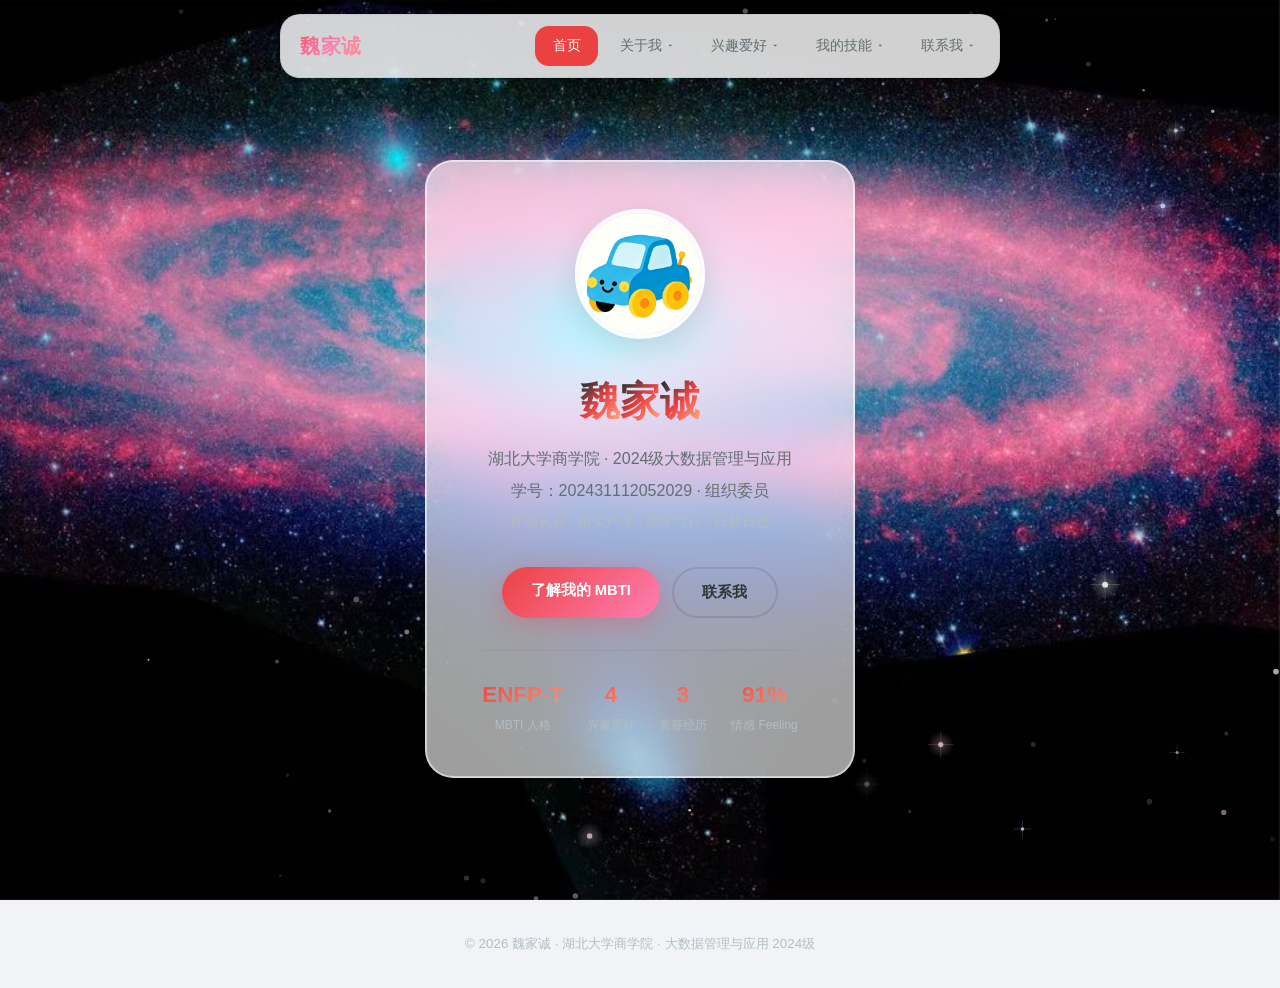
==== commit bbf282c9: "压缩图片优化加载速度：134MB → 9.3MB（节省93%）" ====
--- a/index.html
+++ b/index.html
@@ -61,7 +61,7 @@
 <!-- ========== Hero 区 · 毛玻璃卡片 ========== -->
 <div class="hero-wrapper">
     <div class="hero-card">
-        <img src="photo/logo.png" alt="魏家诚" class="hero-avatar">
+        <img src="photo/logo.jpg" alt="魏家诚" class="hero-avatar">
         <h1 class="split-text">魏家诚</h1>
         <p class="subtitle">湖北大学商学院 · 2024级大数据管理与应用</p>
         <p class="subtitle" style="margin-top:0.15rem;">学号：202431112052029 · 组织委员</p>
